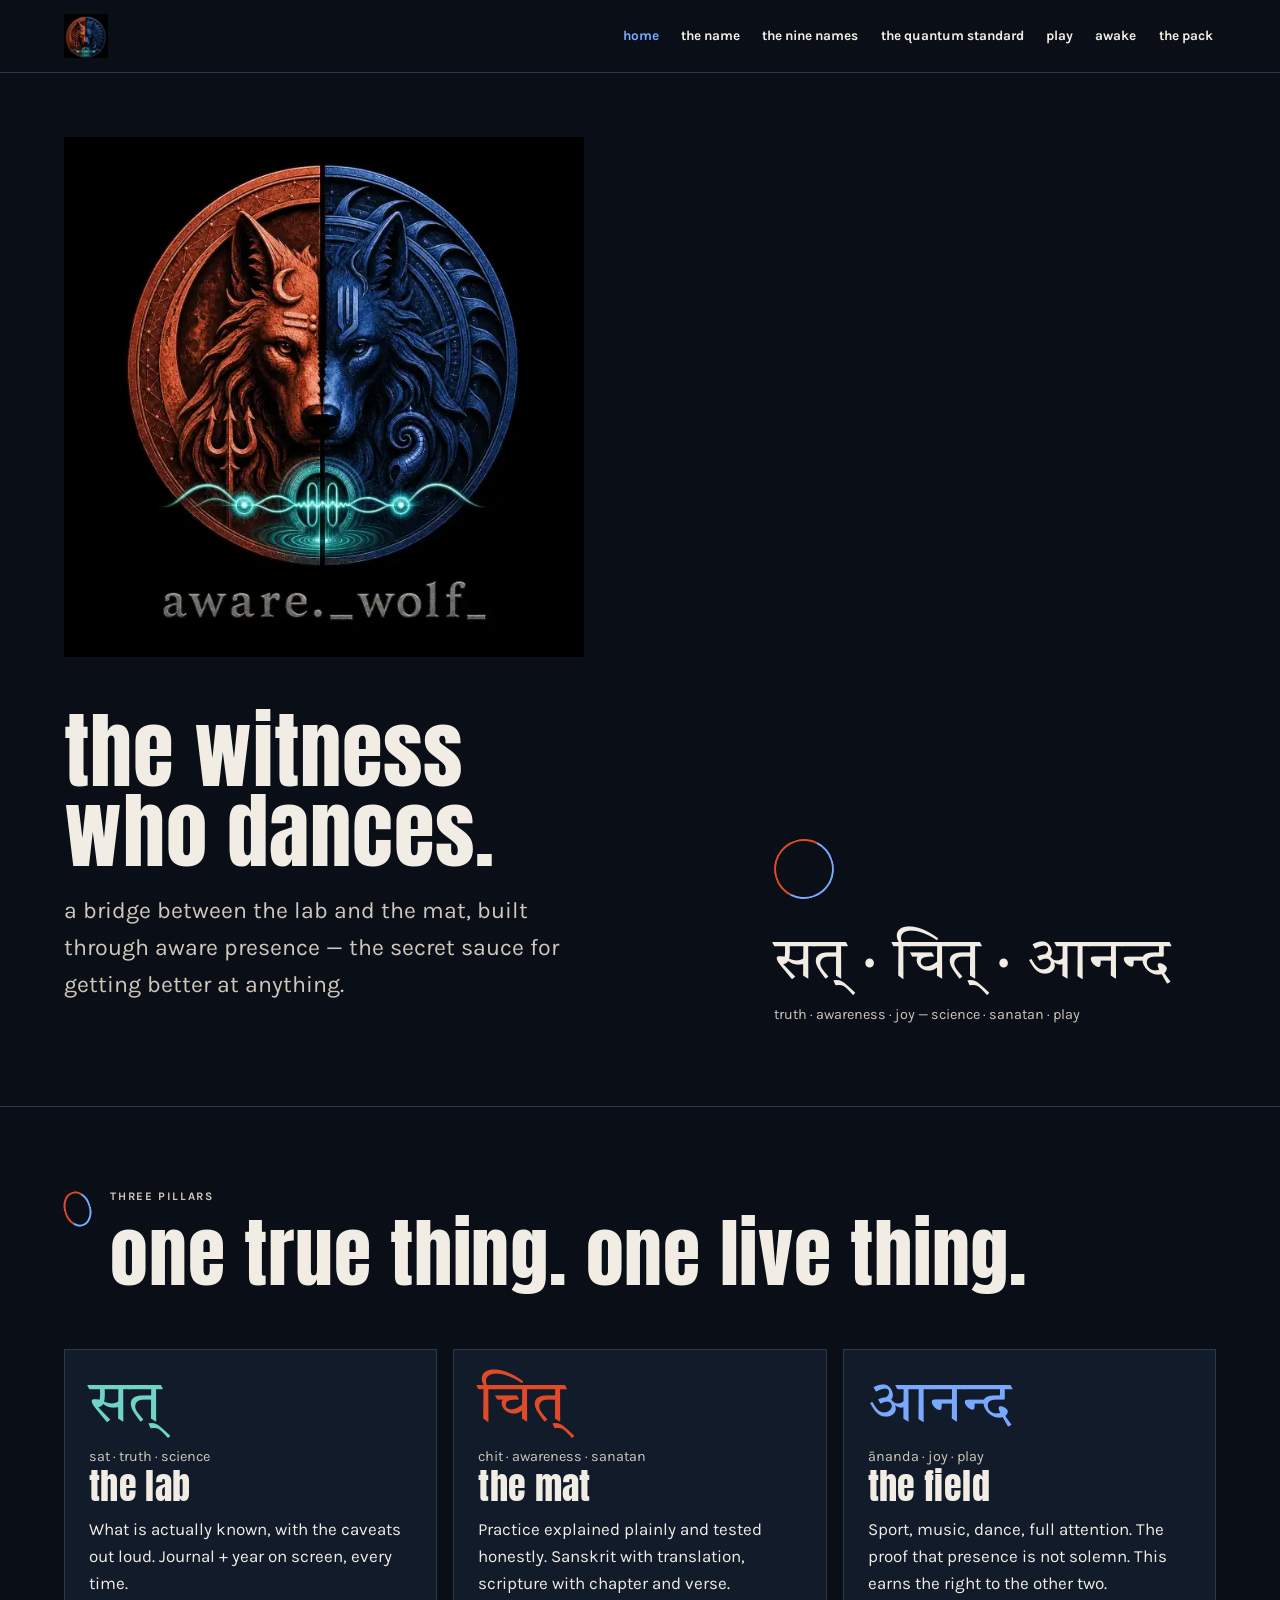
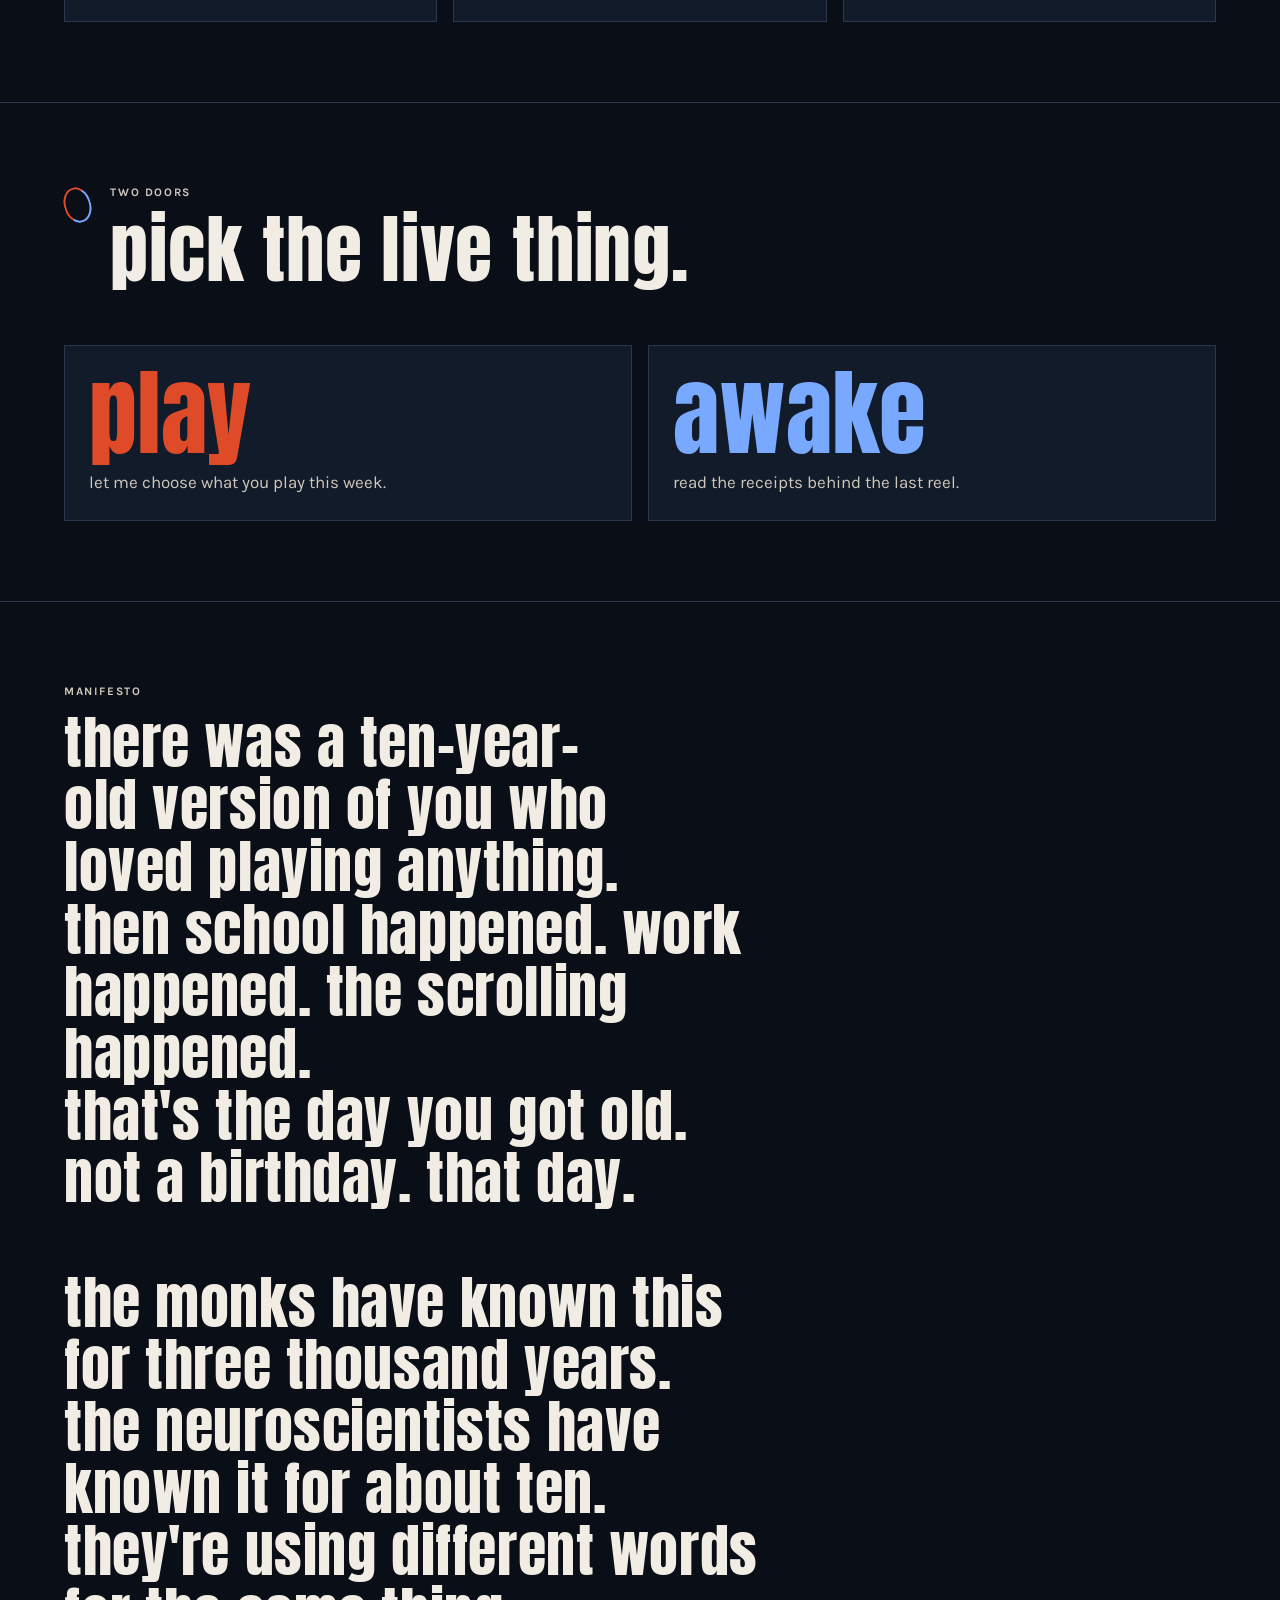
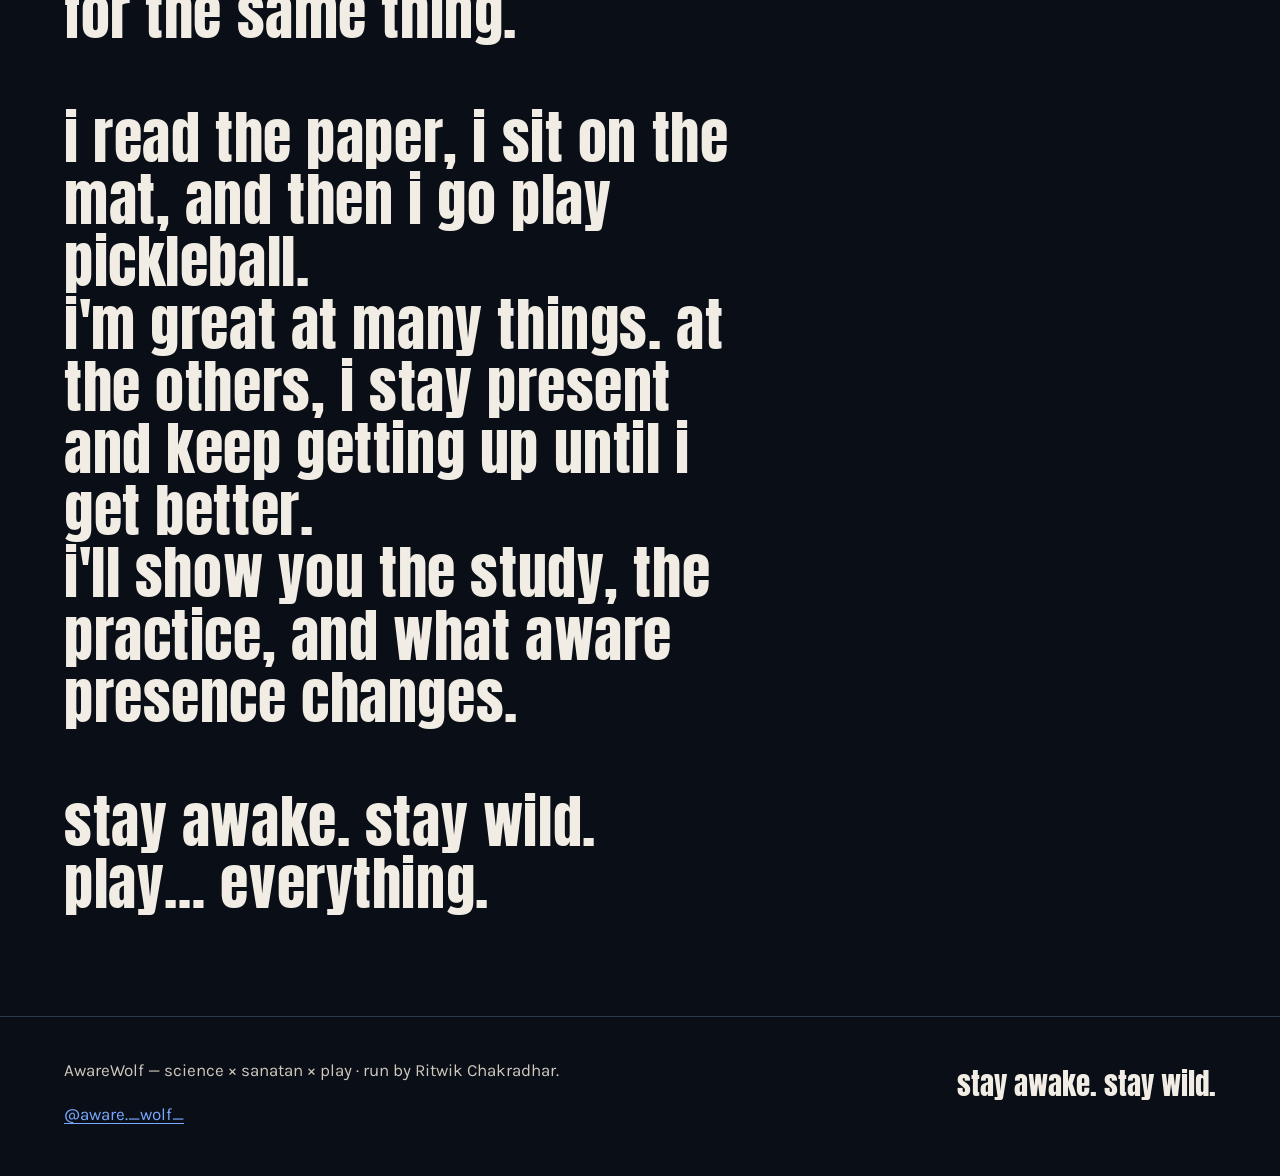
==== index.html @ 1ccf4c1a "Clarify the quantum wave bridge" ====
<!doctype html>
<html lang="en">
<head>
  <meta charset="utf-8"><meta name="viewport" content="width=device-width,initial-scale=1">
  <meta name="description" content="AwareWolf — science, sanatan and play. the witness who dances.">
  <title>AwareWolf — the witness who dances.</title><link rel="stylesheet" href="styles.css">
</head>
<body class="night">
<a class="skip-link" href="#main">skip to the page</a>
<header class="site-header"><div class="shell nav-wrap">
  <a href="index.html" aria-label="AwareWolf home"><img class="brand-mark" src="brand/awarewolf_mark_v9.webp" width="192" height="192" alt="AwareWolf wolf emblem: Shiva orange and Vishnu blue joined by a teal quantum wave"></a>
  <nav class="site-nav" aria-label="main navigation"><ul><li><a aria-current="page" href="index.html">home</a></li><li><a href="name.html">the name</a></li><li><a href="names.html">the nine names</a></li><li><a href="standard.html">the quantum standard</a></li><li><a href="play.html">play</a></li><li><a href="awake.html">awake</a></li><li><a href="pack.html">the pack</a></li></ul></nav>
</div></header>
<main id="main">
  <section class="hero"><div class="shell hero-grid">
    <div><img class="lockup" src="brand/awarewolf_identity_v9.webp" width="640" height="640" alt="AwareWolf emblem: Shiva orange and Vishnu blue joined by a teal quantum wave, with the handle aware dot underscore wolf underscore"><h1 class="thesis">the witness who dances.</h1><p class="tagline">a bridge between the lab and the mat, built through aware presence — the secret sauce for getting better at anything.</p></div>
    <div><div class="crescent" aria-hidden="true"></div><div class="triad"><span class="sanskrit" lang="sa">सत् · चित् · आनन्द</span><span class="translation">truth · awareness · joy — science · sanatan · play</span></div></div>
  </div></section>
  <section class="section"><div class="shell"><div class="section-head"><span class="crescent" aria-hidden="true"></span><div><p class="eyebrow">three pillars</p><h2>one true thing. one live thing.</h2></div></div>
    <div class="grid grid-3">
      <article class="card pillar pillar-lab"><span class="sanskrit" lang="sa">सत्</span><span class="translation">sat · truth · science</span><h3>the lab</h3><p>What is actually known, with the caveats out loud. Journal + year on screen, every time.</p></article>
      <article class="card pillar pillar-sanatan"><span class="sanskrit" lang="sa">चित्</span><span class="translation">chit · awareness · sanatan</span><h3>the mat</h3><p>Practice explained plainly and tested honestly. Sanskrit with translation, scripture with chapter and verse.</p></article>
      <article class="card pillar pillar-play"><span class="sanskrit" lang="sa">आनन्द</span><span class="translation">ānanda · joy · play</span><h3>the field</h3><p>Sport, music, dance, full attention. The proof that presence is not solemn. This earns the right to the other two.</p></article>
    </div>
  </div></section>
  <section class="section"><div class="shell"><div class="section-head"><span class="crescent" aria-hidden="true"></span><div><p class="eyebrow">two doors</p><h2>pick the live thing.</h2></div></div><div class="calls"><a class="call" href="play.html"><strong>play</strong><span>let me choose what you play this week.</span></a><a class="call" href="awake.html"><strong>awake</strong><span>read the receipts behind the last reel.</span></a></div></div></section>
  <section class="section"><div class="shell"><p class="eyebrow">manifesto</p><h2 class="manifesto">there was a ten-year-old version of you who loved playing anything.<br>then school happened. work happened. the scrolling happened.<br>that's the day you got old. not a birthday. that day.<br><br>the monks have known this for three thousand years.<br>the neuroscientists have known it for about ten.<br>they're using different words for the same thing.<br><br>i read the paper, i sit on the mat, and then i go play pickleball.<br>i'm great at many things. at the others, i stay present and keep getting up until i get better.<br>i'll show you the study, the practice, and what aware presence changes.<br><br>stay awake. stay wild.<br>play… everything.</h2></div></section>
</main>
<footer class="site-footer"><div class="shell footer-grid"><div><p>AwareWolf — science × sanatan × play · run by Ritwik Chakradhar.</p><a href="https://www.instagram.com/aware._wolf_/" rel="me">@aware._wolf_</a></div><p class="closing">stay awake. stay wild.</p></div></footer>
</body></html>
---- styles.css ----
@import url("brand/tokens.css");
@import url("https://fonts.googleapis.com/css2?family=Anton&family=Karla:ital,wght@0,400;0,500;0,700;1,400&family=Tiro+Devanagari+Sanskrit&display=swap");

*,*::before,*::after{box-sizing:border-box}
html{scroll-behavior:smooth;color-scheme:light dark;max-width:100%;overflow-x:clip}
body{margin:0;max-width:100%;overflow-x:clip;font-family:var(--aw-font-body);font-size:1.0625rem;line-height:1.6;-webkit-font-smoothing:antialiased}
body.reading{--site-accent:var(--aw-shiva-ink);--site-accent-pressed:var(--aw-narayan-ink);--site-secondary:var(--aw-narayan);background:var(--aw-bone);color:var(--aw-night);color-scheme:light}
body.night{--site-accent:var(--aw-shiva);--site-accent-pressed:var(--aw-narayan-light);--site-secondary:var(--aw-narayan-light);background:var(--aw-night);color:var(--aw-bone);color-scheme:dark}
img{display:block;max-width:100%;height:auto}
a{color:inherit;text-underline-offset:.18em;text-decoration-thickness:.08em}
a:hover{color:var(--site-accent-pressed)}
button,a{transition:opacity .25s ease,color .25s ease,background-color .25s ease}
button:hover,.button:hover{opacity:.86}
:focus-visible{outline:3px solid var(--site-accent);outline-offset:4px}
.skip-link{position:absolute;left:1rem;top:-5rem;z-index:20;background:var(--site-accent);color:var(--aw-night);padding:.65rem 1rem;font-weight:700}
.skip-link:focus{top:1rem}
.shell{width:min(100% - 2rem,72rem);margin-inline:auto}
.measure{max-width:66ch}
.display,h1,h2,h3{font-family:var(--aw-font-display);font-weight:400;letter-spacing:.01em;line-height:.96;text-transform:lowercase;text-wrap:balance}
h1{font-size:clamp(3.2rem,12vw,7.4rem);margin:.2em 0}
h2{font-size:clamp(2.35rem,8vw,4.75rem);margin:0 0 .35em}
h3{font-size:clamp(1.55rem,5vw,2.25rem);margin:0 0 .35em}
p{margin:0 0 1em}
.eyebrow,.meta,.tier{font-size:.72rem;font-weight:700;letter-spacing:.14em;text-transform:uppercase}
.eyebrow,.muted{color:var(--aw-bone-3)}
.reading .eyebrow,.reading .muted{color:var(--aw-line)}
.site-header{border-bottom:1px solid var(--aw-line);background:var(--aw-night);color:var(--aw-bone)}
.nav-wrap{min-width:0;min-height:4.5rem;display:flex;align-items:center;justify-content:space-between;gap:1rem}
.brand-mark{width:44px;height:auto;flex:0 0 auto}
.nav-toggle{appearance:none;border:1px solid var(--aw-line);background:transparent;color:var(--aw-bone);font:700 .78rem var(--aw-font-body);letter-spacing:.12em;text-transform:lowercase;padding:.6rem .7rem}
.site-nav{display:block;min-width:0;position:static;background:var(--aw-night)}
.site-nav ul{list-style:none;margin:0;padding:0;display:flex;flex-wrap:wrap;justify-content:flex-end;gap:.15rem .7rem}
.site-nav a{display:block;padding:.35rem .1rem;color:var(--aw-bone);text-decoration:none;font-size:.74rem;font-weight:700}
.site-nav a[aria-current="page"]{color:var(--aw-narayan-light)}
.hero{min-height:calc(100svh - 4.5rem);display:grid;align-items:center;padding:4rem 0 5rem}
.hero-grid{display:grid;gap:3rem;min-width:0}
.hero-grid>*{min-width:0}
.lockup{width:100%;max-width:520px}
.thesis{font-size:clamp(2.2rem,9vw,5.2rem);margin:.65em 0 .25em}
.tagline{font-size:clamp(1.1rem,3vw,1.45rem);max-width:38ch;color:var(--aw-bone-3)}
.sanskrit{font-family:var(--aw-font-sanskrit);font-size:clamp(2rem,7vw,3.6rem);line-height:1.15;display:block}
.translation{display:block;margin-top:.35rem;color:var(--aw-bone-3);font-size:.9rem}
.reading .translation{color:var(--aw-line)}
.triad{margin-top:2rem}
.crescent{width:3.75rem;height:3.75rem;border:2px solid;border-color:var(--aw-shiva) var(--aw-narayan-light) var(--aw-narayan-light) var(--aw-shiva);border-radius:50%;flex:0 0 auto;transform:rotate(-18deg)}
.section{padding:5rem 0;border-top:1px solid}
.night .section{border-color:var(--aw-line)}
.reading .section{border-color:var(--aw-bone-3)}
.section-head{display:flex;align-items:flex-start;gap:1.2rem;margin-bottom:2rem}
.section-head .crescent{width:1.7rem;height:2.25rem;border-width:2px;margin-top:.25rem}
.grid{display:grid;gap:1rem}
.card{padding:1.5rem;border:1px solid}
.reading .card{background:var(--aw-bone-2);border-color:var(--aw-bone-3)}
.night .card{background:var(--aw-night-2);border-color:var(--aw-line)}
.card p:last-child{margin-bottom:0}
.pillar-lab .sanskrit{color:var(--aw-lab)}
.pillar-sanatan .sanskrit{color:var(--aw-shiva)}
.pillar-play .sanskrit{color:var(--aw-narayan-light)}
.calls{display:grid;gap:1rem}
.call{display:block;padding:1.5rem;border:1px solid var(--aw-line);background:var(--aw-night-2);color:var(--aw-bone);text-decoration:none}
.call strong{display:block;font:400 clamp(2.7rem,13vw,6rem)/.9 var(--aw-font-display);text-transform:lowercase;color:var(--site-accent)}
.call:nth-child(2) strong{color:var(--site-secondary)}
.call span{display:block;margin-top:.8rem;color:var(--aw-bone-3)}
.manifesto{font-size:clamp(1.7rem,5.5vw,3.6rem);line-height:1.08;max-width:24ch}
.manifesto br+br{line-height:1.7}
.page-intro{padding:5rem 0 3rem}
.page-intro h1{font-size:clamp(3.2rem,11vw,7rem)}
.lede{font-size:clamp(1.1rem,2.8vw,1.35rem);max-width:54ch}
.name-card .sanskrit{color:var(--aw-shiva-ink)}
.name-card:nth-child(even) .sanskrit{color:var(--aw-narayan)}
.name-row{padding:2.5rem 0;border-top:1px solid var(--aw-bone-3);display:grid;gap:1.35rem}
.name-row:first-child{border-top:0}
.name-row h2{font-size:clamp(2.2rem,7vw,4rem)}
.iast{font-weight:700;font-size:1.2rem;margin:.5rem 0 0}
.source{font-size:.74rem;letter-spacing:.1em;text-transform:lowercase;color:var(--aw-line)}
.label{display:block;margin-bottom:.35rem;font-size:.72rem;font-weight:700;letter-spacing:.14em;text-transform:uppercase}
.rule{border-left:3px solid var(--site-accent);padding:.85rem 1rem;background:var(--aw-bone-2);margin-top:1rem}
.tier{display:inline-block;padding:.25rem .55rem;color:var(--aw-night);margin-bottom:.7rem;border-radius:2px}
.tier-finding{background:var(--aw-lab)}
.tier-frontier{background:var(--aw-narayan-light)}
.tier-interpretation{background:var(--aw-bone-3)}
.standard-grid{display:grid;gap:1rem;margin:2rem 0 4rem}
.say-never{display:grid;gap:2rem}
.say-never ul{margin:.75rem 0 0;padding-left:1.2rem}
.say-never li{margin:.65rem 0}
.study-list{display:grid;gap:1rem}
.study{padding:1.35rem 0;border-top:1px solid var(--aw-line)}
.study:first-child{border-top:0}
.study h2{font-size:clamp(1.8rem,6vw,2.8rem)}
.study .meta{color:var(--aw-bone-3);margin:.4rem 0 .8rem}
.study a{color:var(--site-secondary);font-weight:700}
.noscript-note{border:1px solid var(--aw-line);padding:1rem;margin-bottom:1rem}
.play-frame{min-height:calc(100svh - 4.5rem);display:grid;place-items:center;text-align:center;padding:4rem 1rem;background:var(--aw-night)}
.play-stack,.play-result{display:flex;flex-direction:column;align-items:center;gap:1rem;max-width:38rem}
.caption-box{display:inline;box-decoration-break:clone;-webkit-box-decoration-break:clone;background:var(--aw-night-2);padding:.1em .35em .16em}
.play-big{font-size:clamp(3.5rem,16vw,7.5rem);margin:0}
.play-button,.button{appearance:none;border:0;background:var(--site-accent);color:var(--aw-night);padding:.8rem 1.15rem;font:400 1.7rem/1 var(--aw-font-display);text-transform:lowercase;text-decoration:none;cursor:pointer}
.play-result[hidden],.play-stack[hidden]{display:none}
.accordion{border-top:1px solid var(--aw-line)}
.accordion details{border-bottom:1px solid var(--aw-line)}
.accordion summary{cursor:pointer;padding:1rem 0;font:400 1.7rem/1 var(--aw-font-display);text-transform:lowercase}
.accordion p{color:var(--aw-bone-3)}
.proof{border-left:3px solid var(--site-secondary);padding:1rem 1.25rem;background:var(--aw-night-2)}
.site-footer{border-top:1px solid var(--aw-line);padding:2.5rem 0 3rem;background:var(--aw-night);color:var(--aw-bone-3)}
.footer-grid{display:grid;gap:1rem}
.site-footer a{color:var(--aw-narayan-light)}
.closing{font:400 1.8rem/1 var(--aw-font-display);text-transform:lowercase;color:var(--aw-bone)}

@media (max-width:47.99rem){
  .nav-wrap{align-items:stretch;flex-direction:column;padding:.65rem 0;gap:.45rem}
  .brand-mark{width:38px}
  .site-nav{width:100%;overflow-x:auto;overscroll-behavior-inline:contain;scrollbar-width:none}
  .site-nav::-webkit-scrollbar{display:none}
  .site-nav ul{width:max-content;flex-wrap:nowrap;justify-content:flex-start}
}

@media (min-width:48rem){
  .shell{width:min(100% - 4rem,72rem)}
  .nav-wrap{align-items:center;flex-direction:row}.nav-toggle{display:none}.site-nav ul{gap:1rem}.site-nav a{font-size:.85rem;padding:.75rem .2rem}
  .hero-grid{grid-template-columns:minmax(0,1.2fr) minmax(16rem,.8fr);align-items:end}
  .grid-2,.calls,.say-never{grid-template-columns:repeat(2,minmax(0,1fr))}.grid-3,.standard-grid{grid-template-columns:repeat(3,minmax(0,1fr))}
  .name-row{grid-template-columns:minmax(12rem,.8fr) minmax(0,1fr) minmax(0,1.3fr);gap:2.5rem}
  .footer-grid{grid-template-columns:1fr auto;align-items:end}
}
@media (prefers-reduced-motion:reduce){html{scroll-behavior:auto}*,*::before,*::after{transition:none!important}}
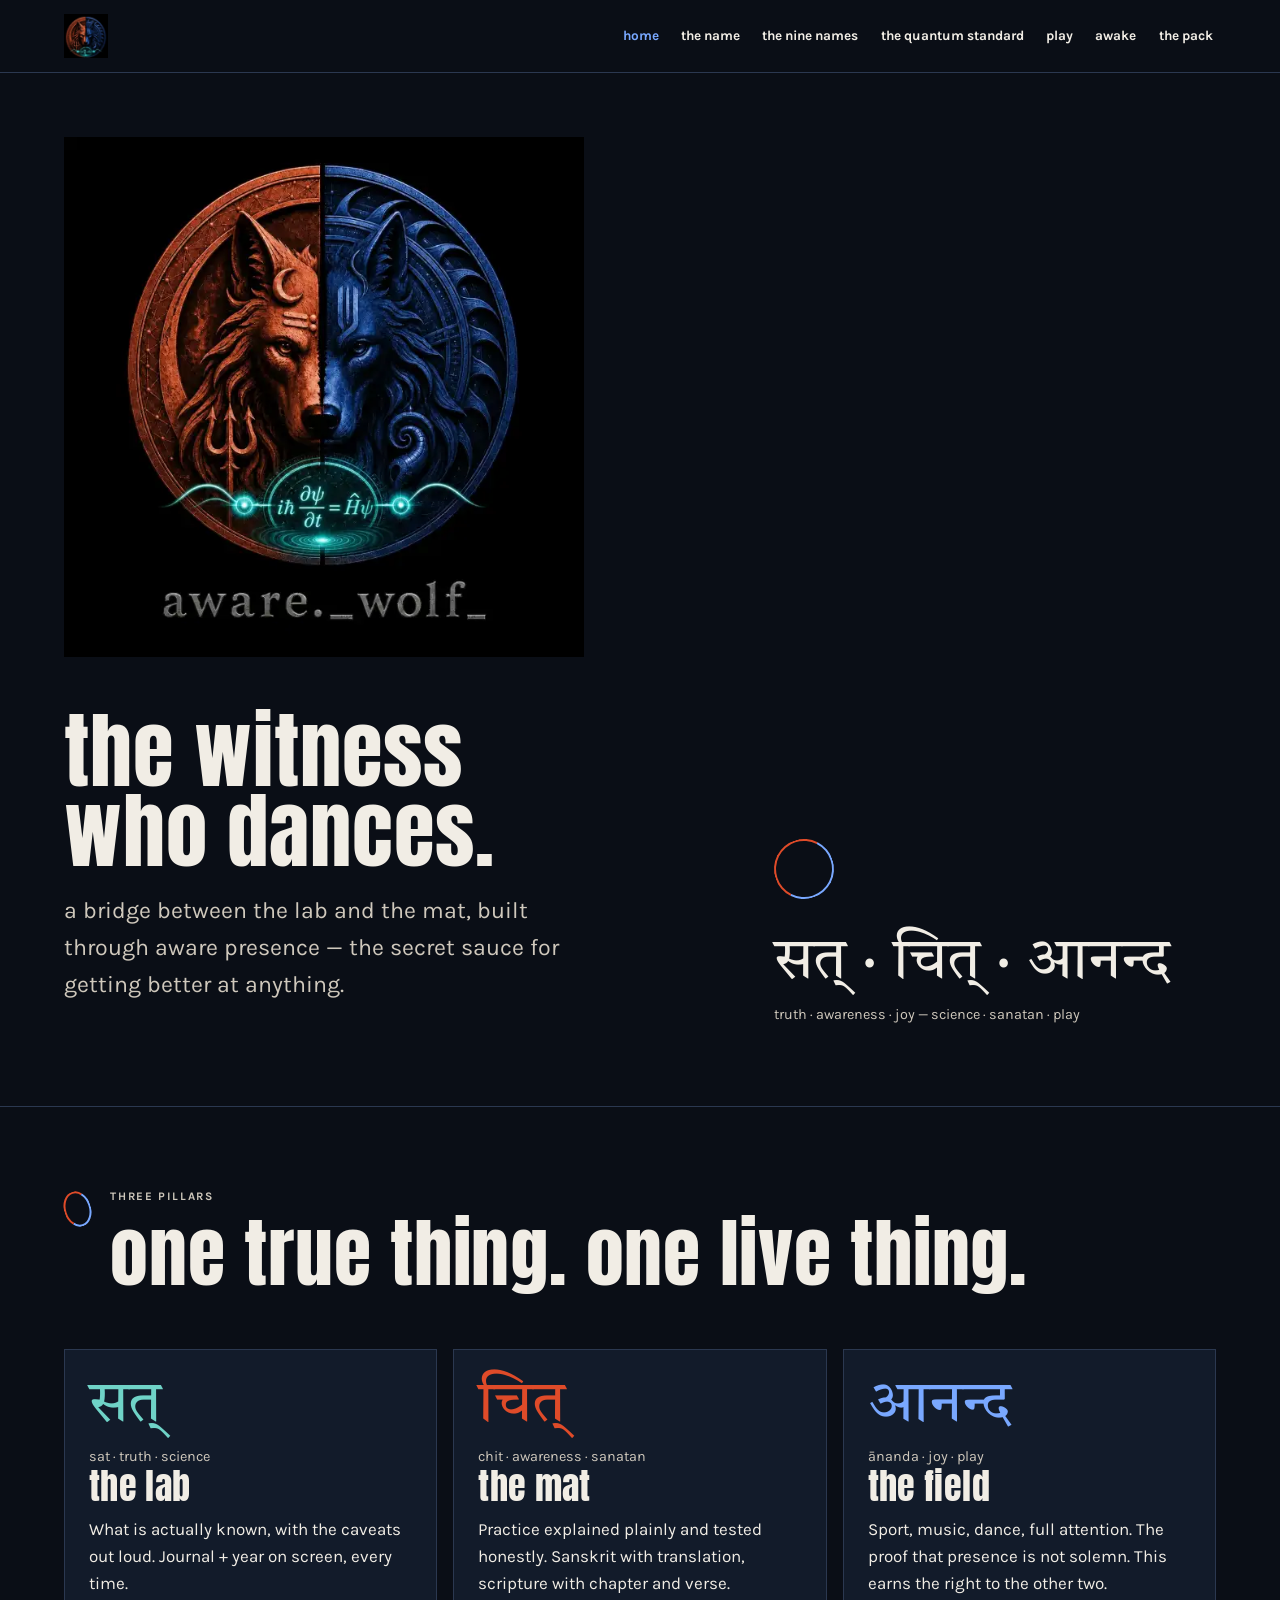
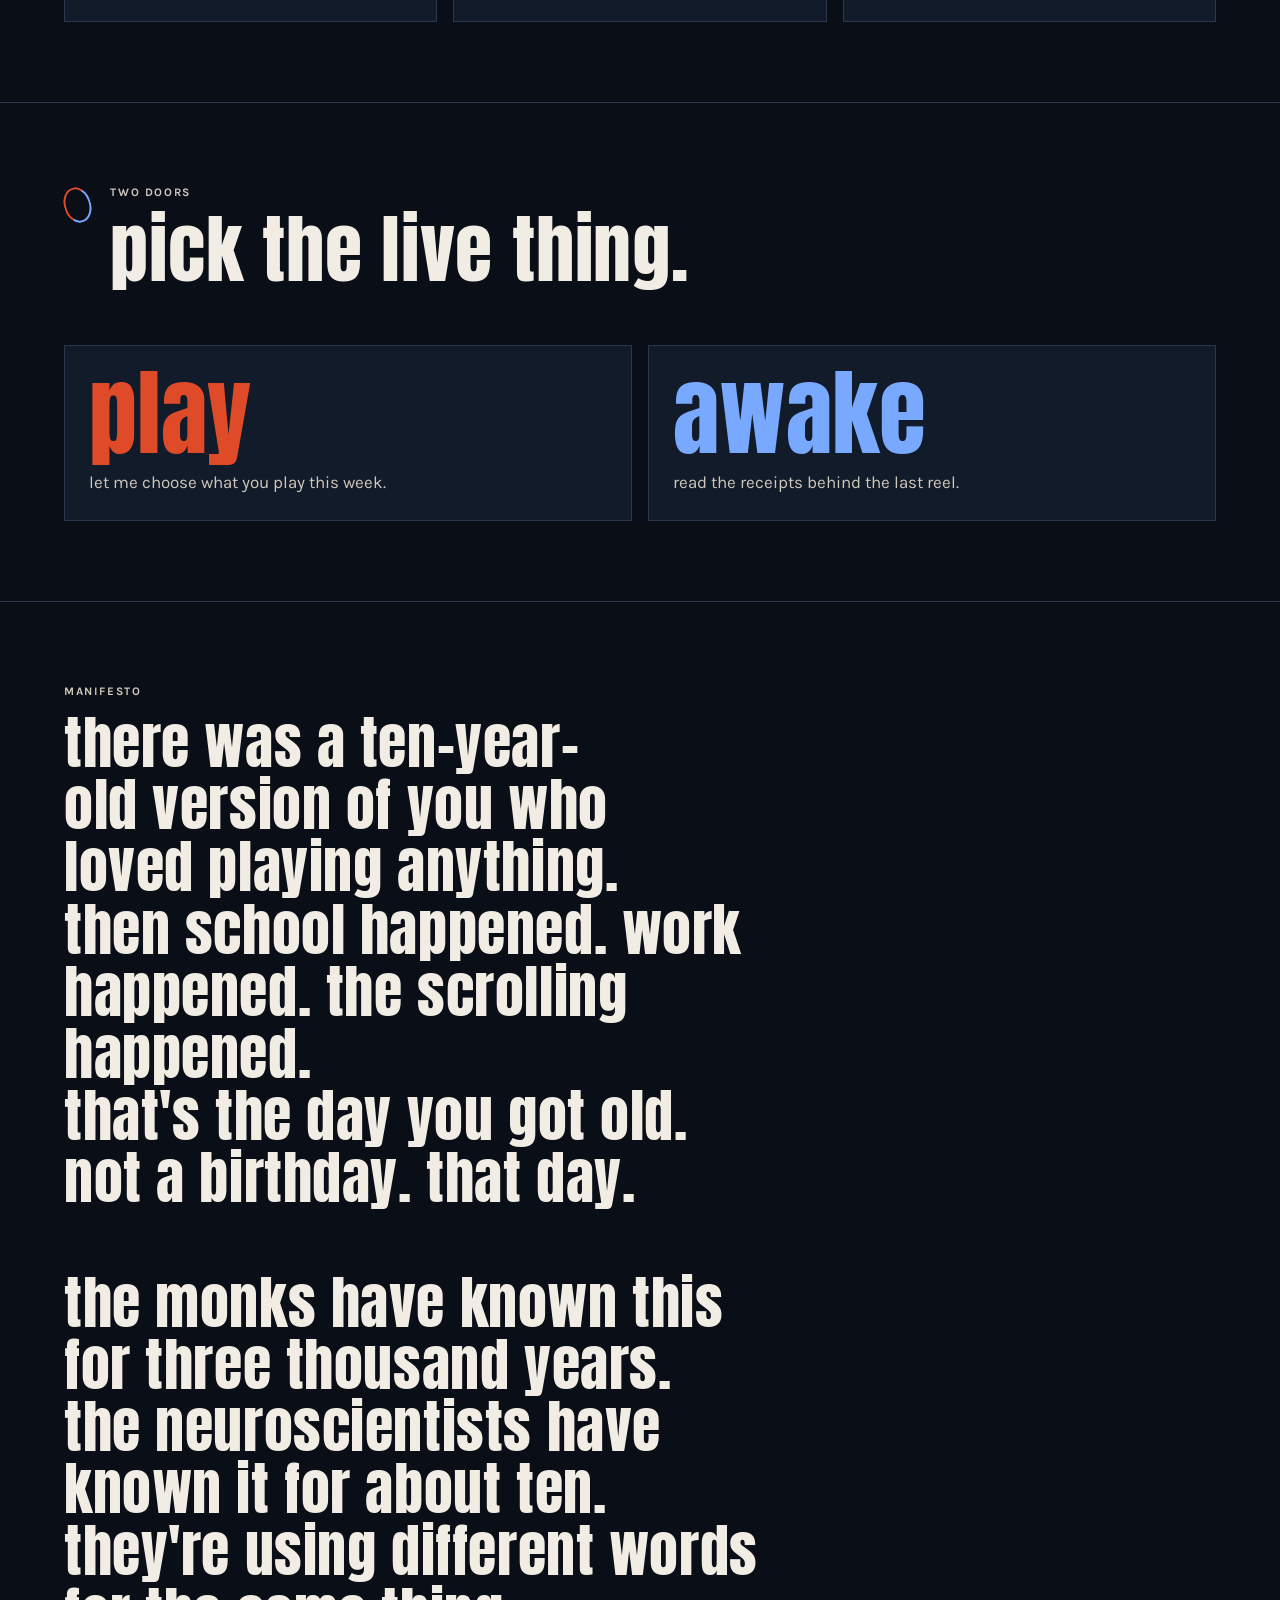
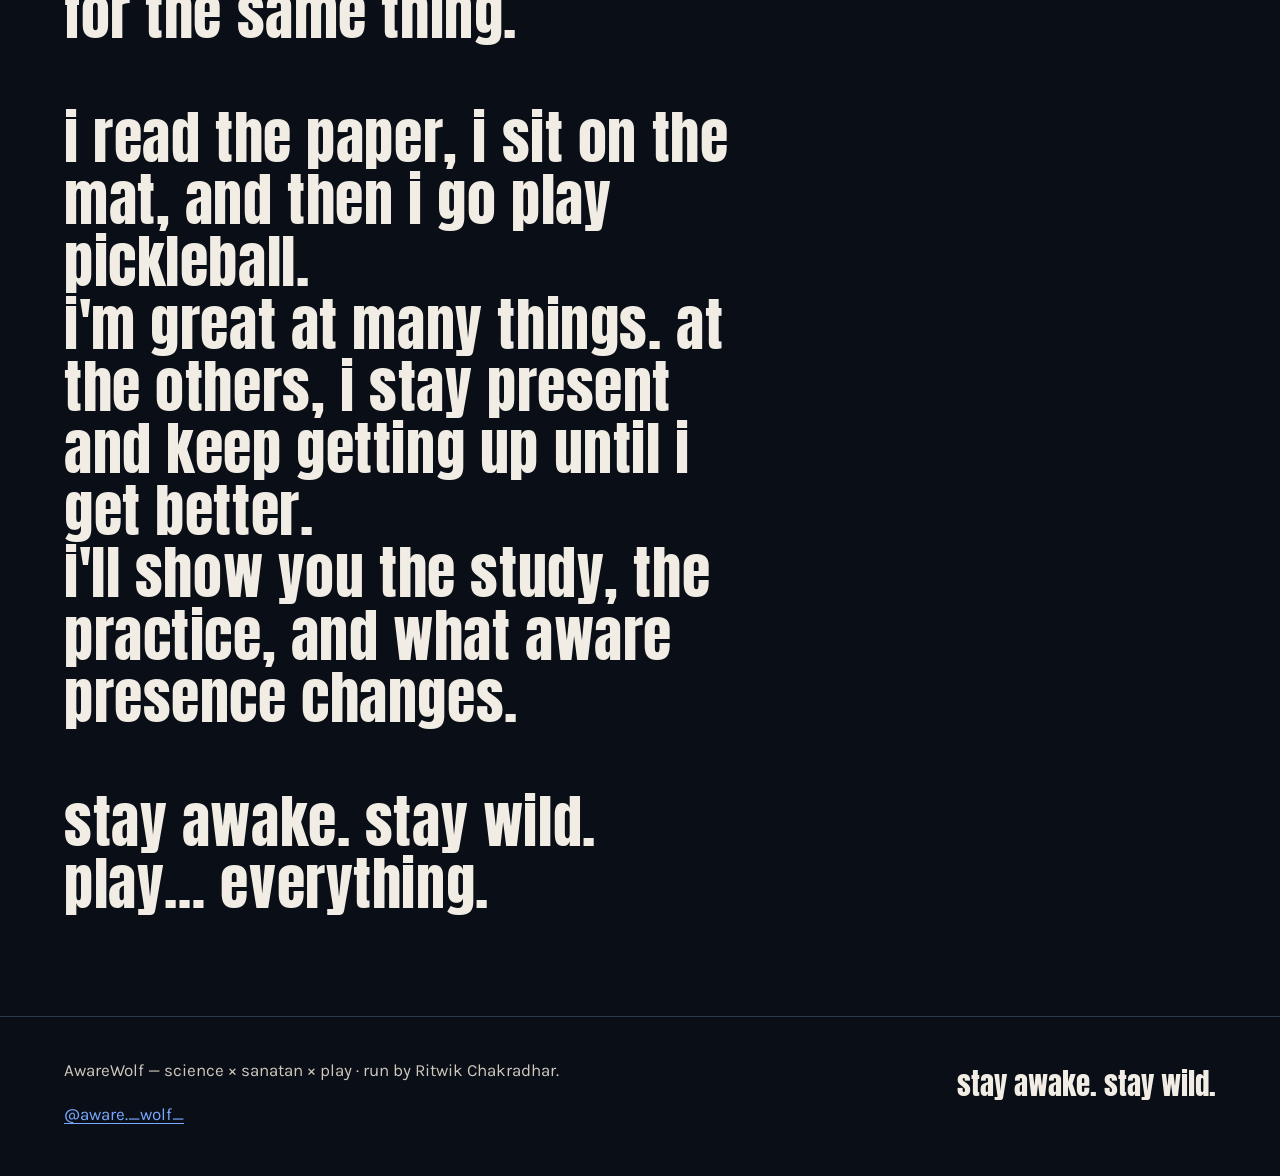
==== commit 027e8da5: "Make the Hamiltonian equation explicit" ====
--- a/index.html
+++ b/index.html
@@ -8,12 +8,12 @@
 <body class="night">
 <a class="skip-link" href="#main">skip to the page</a>
 <header class="site-header"><div class="shell nav-wrap">
-  <a href="index.html" aria-label="AwareWolf home"><img class="brand-mark" src="brand/awarewolf_mark_v9.webp" width="192" height="192" alt="AwareWolf wolf emblem: Shiva orange and Vishnu blue joined by a teal quantum wave"></a>
+  <a href="index.html" aria-label="AwareWolf home"><img class="brand-mark" src="brand/awarewolf_mark_v10.webp" width="192" height="192" alt="AwareWolf wolf emblem: Shiva orange and Vishnu blue joined by the teal Schrödinger equation"></a>
   <nav class="site-nav" aria-label="main navigation"><ul><li><a aria-current="page" href="index.html">home</a></li><li><a href="name.html">the name</a></li><li><a href="names.html">the nine names</a></li><li><a href="standard.html">the quantum standard</a></li><li><a href="play.html">play</a></li><li><a href="awake.html">awake</a></li><li><a href="pack.html">the pack</a></li></ul></nav>
 </div></header>
 <main id="main">
   <section class="hero"><div class="shell hero-grid">
-    <div><img class="lockup" src="brand/awarewolf_identity_v9.webp" width="640" height="640" alt="AwareWolf emblem: Shiva orange and Vishnu blue joined by a teal quantum wave, with the handle aware dot underscore wolf underscore"><h1 class="thesis">the witness who dances.</h1><p class="tagline">a bridge between the lab and the mat, built through aware presence — the secret sauce for getting better at anything.</p></div>
+    <div><img class="lockup" src="brand/awarewolf_identity_v10.webp" width="640" height="640" alt="AwareWolf emblem: Shiva orange and Vishnu blue joined by the teal Schrödinger equation, with the handle aware dot underscore wolf underscore"><h1 class="thesis">the witness who dances.</h1><p class="tagline">a bridge between the lab and the mat, built through aware presence — the secret sauce for getting better at anything.</p></div>
     <div><div class="crescent" aria-hidden="true"></div><div class="triad"><span class="sanskrit" lang="sa">सत् · चित् · आनन्द</span><span class="translation">truth · awareness · joy — science · sanatan · play</span></div></div>
   </div></section>
   <section class="section"><div class="shell"><div class="section-head"><span class="crescent" aria-hidden="true"></span><div><p class="eyebrow">three pillars</p><h2>one true thing. one live thing.</h2></div></div>
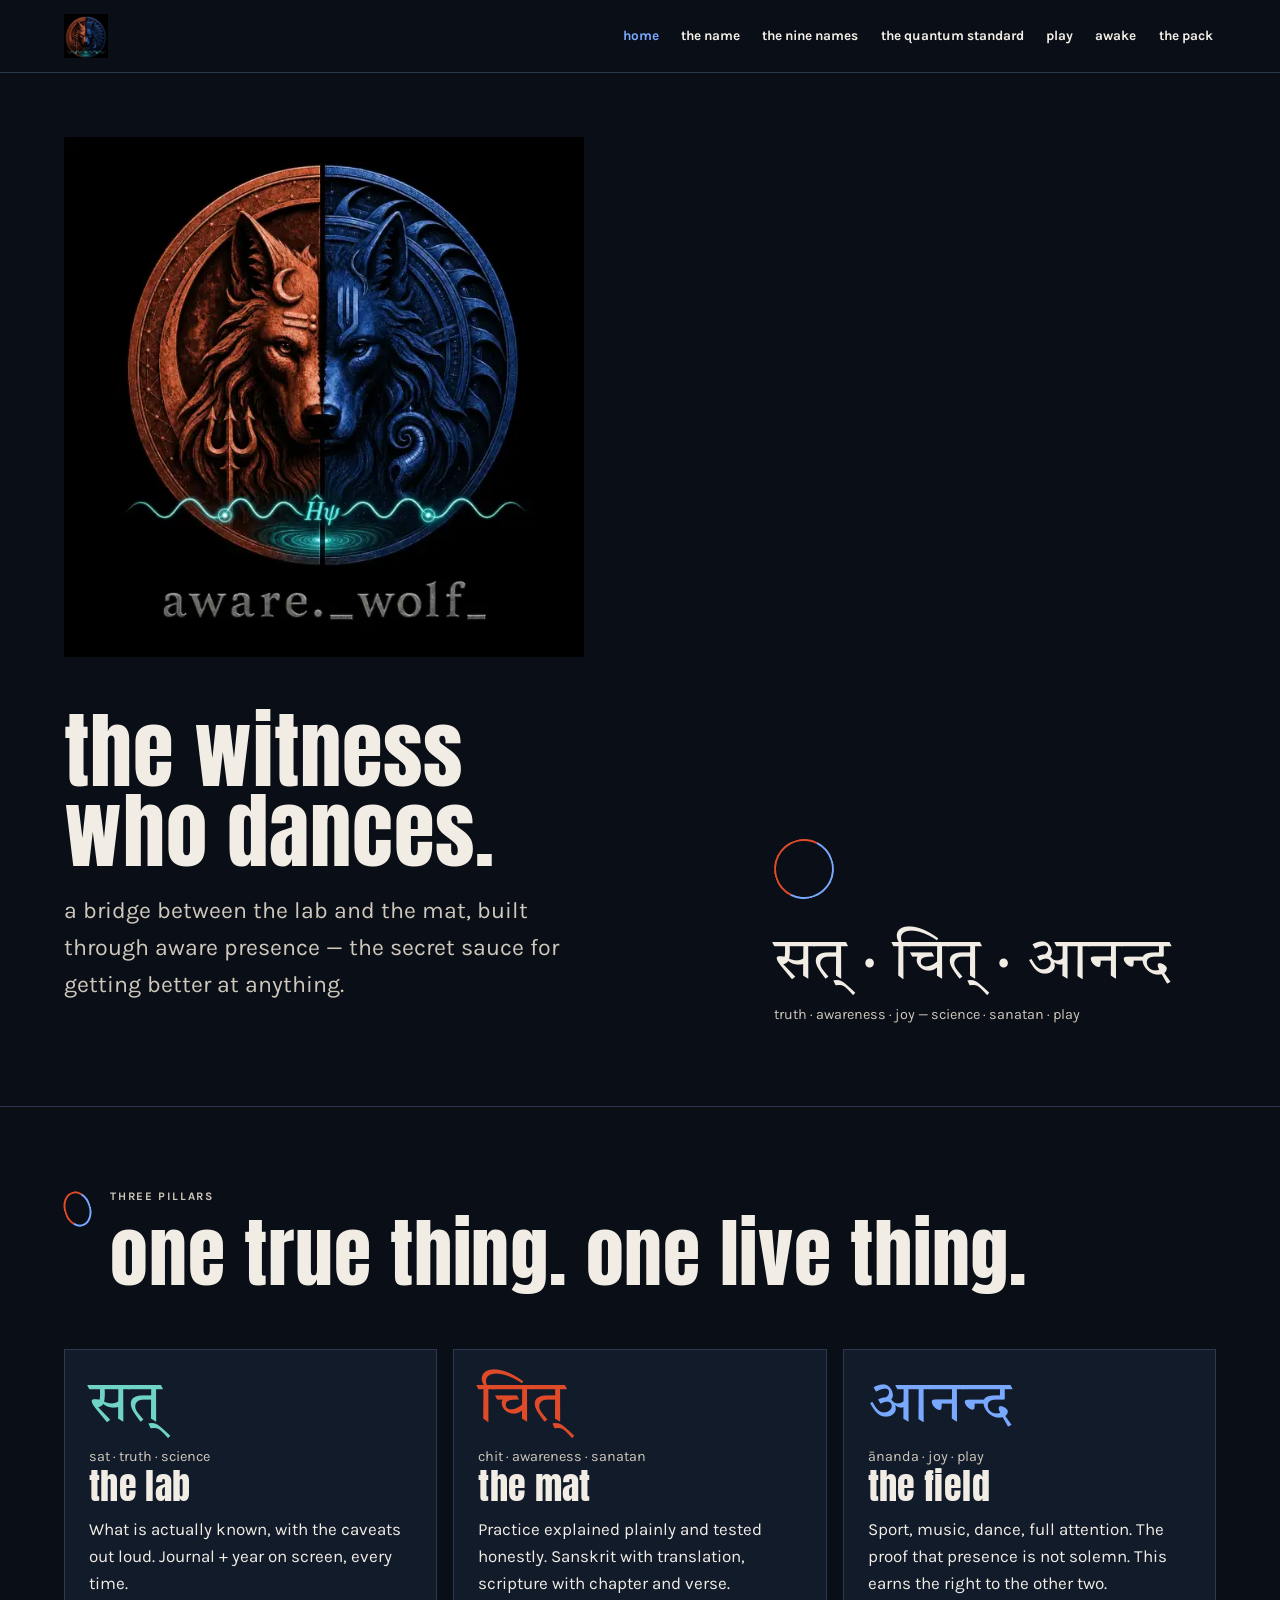
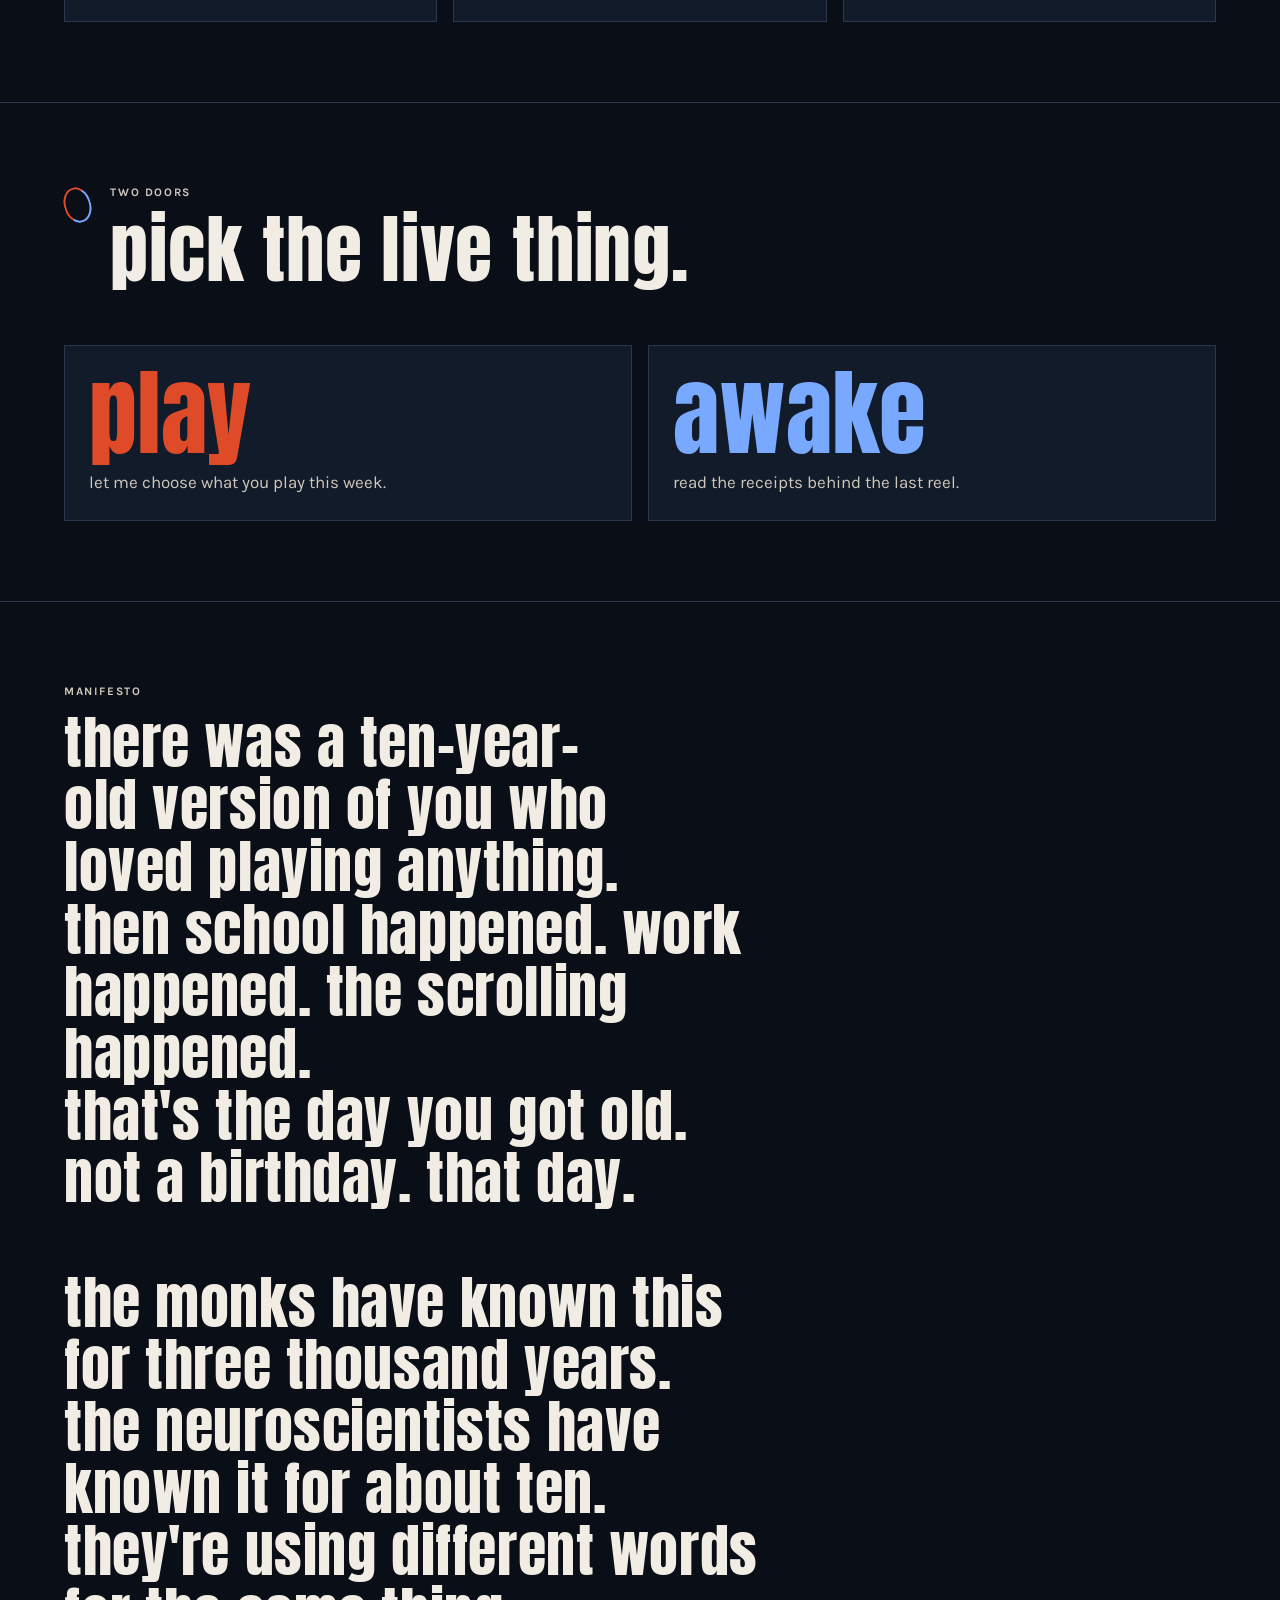
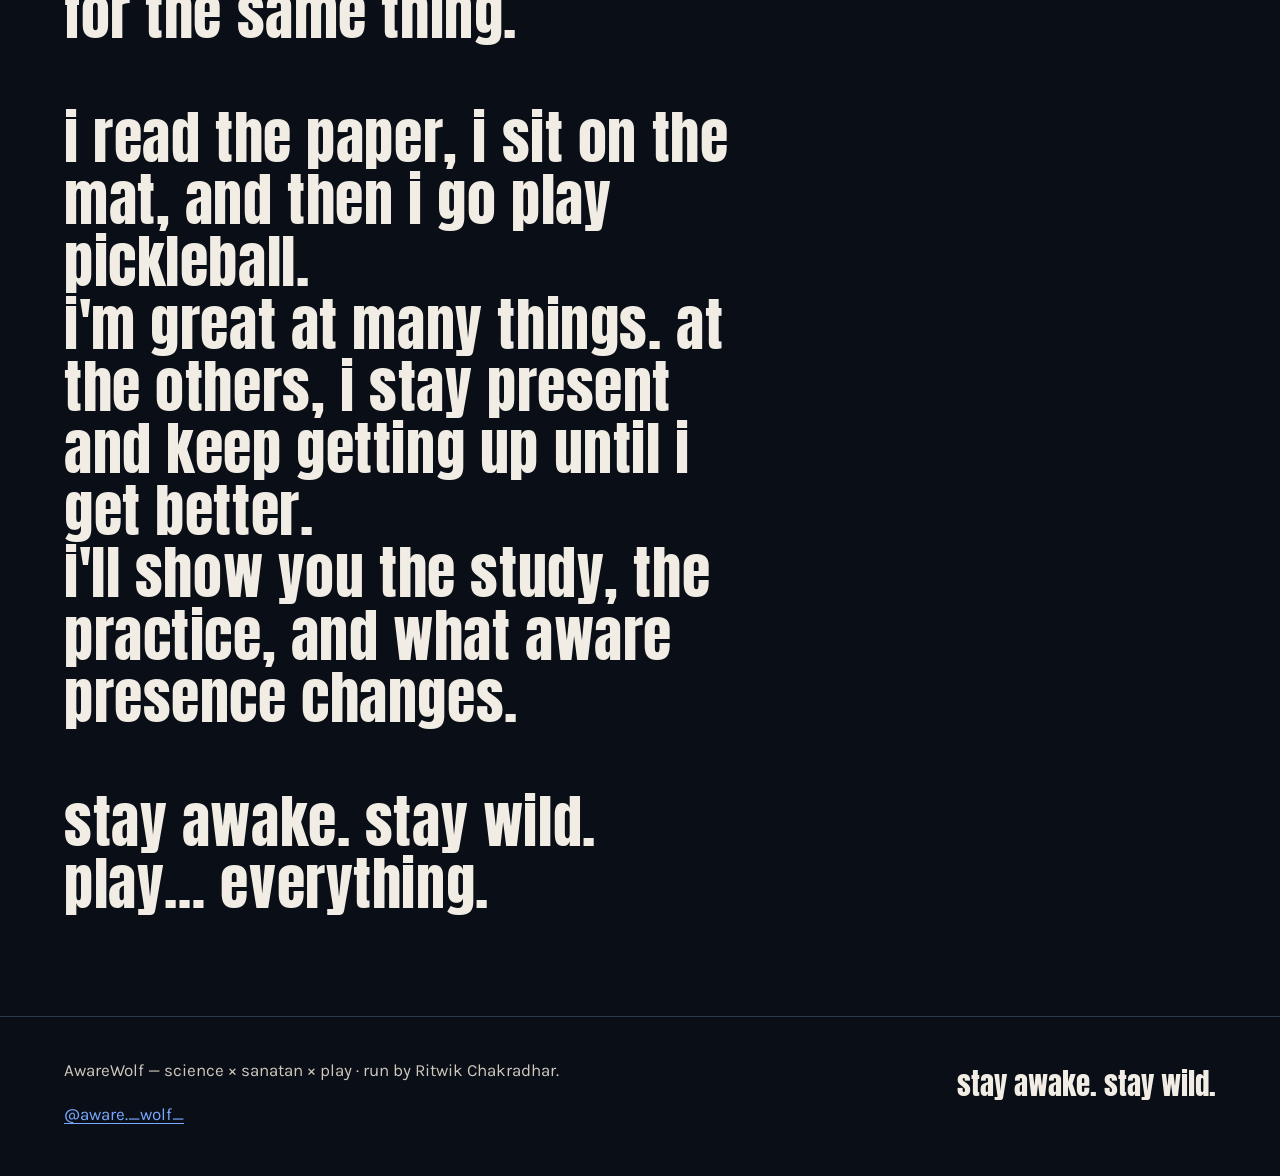
==== commit 7a5d8c4b: "Simplify the quantum bridge to Hamiltonian psi" ====
--- a/index.html
+++ b/index.html
@@ -8,12 +8,12 @@
 <body class="night">
 <a class="skip-link" href="#main">skip to the page</a>
 <header class="site-header"><div class="shell nav-wrap">
-  <a href="index.html" aria-label="AwareWolf home"><img class="brand-mark" src="brand/awarewolf_mark_v10.webp" width="192" height="192" alt="AwareWolf wolf emblem: Shiva orange and Vishnu blue joined by the teal Schrödinger equation"></a>
+  <a href="index.html" aria-label="AwareWolf home"><img class="brand-mark" src="brand/awarewolf_mark_v11.webp" width="192" height="192" alt="AwareWolf wolf emblem: Shiva orange and Vishnu blue joined by a teal quantum wave and Hamiltonian operator"></a>
   <nav class="site-nav" aria-label="main navigation"><ul><li><a aria-current="page" href="index.html">home</a></li><li><a href="name.html">the name</a></li><li><a href="names.html">the nine names</a></li><li><a href="standard.html">the quantum standard</a></li><li><a href="play.html">play</a></li><li><a href="awake.html">awake</a></li><li><a href="pack.html">the pack</a></li></ul></nav>
 </div></header>
 <main id="main">
   <section class="hero"><div class="shell hero-grid">
-    <div><img class="lockup" src="brand/awarewolf_identity_v10.webp" width="640" height="640" alt="AwareWolf emblem: Shiva orange and Vishnu blue joined by the teal Schrödinger equation, with the handle aware dot underscore wolf underscore"><h1 class="thesis">the witness who dances.</h1><p class="tagline">a bridge between the lab and the mat, built through aware presence — the secret sauce for getting better at anything.</p></div>
+    <div><img class="lockup" src="brand/awarewolf_identity_v11.webp" width="640" height="640" alt="AwareWolf emblem: Shiva orange and Vishnu blue joined by a teal quantum wave and Hamiltonian operator, with the handle aware dot underscore wolf underscore"><h1 class="thesis">the witness who dances.</h1><p class="tagline">a bridge between the lab and the mat, built through aware presence — the secret sauce for getting better at anything.</p></div>
     <div><div class="crescent" aria-hidden="true"></div><div class="triad"><span class="sanskrit" lang="sa">सत् · चित् · आनन्द</span><span class="translation">truth · awareness · joy — science · sanatan · play</span></div></div>
   </div></section>
   <section class="section"><div class="shell"><div class="section-head"><span class="crescent" aria-hidden="true"></span><div><p class="eyebrow">three pillars</p><h2>one true thing. one live thing.</h2></div></div>
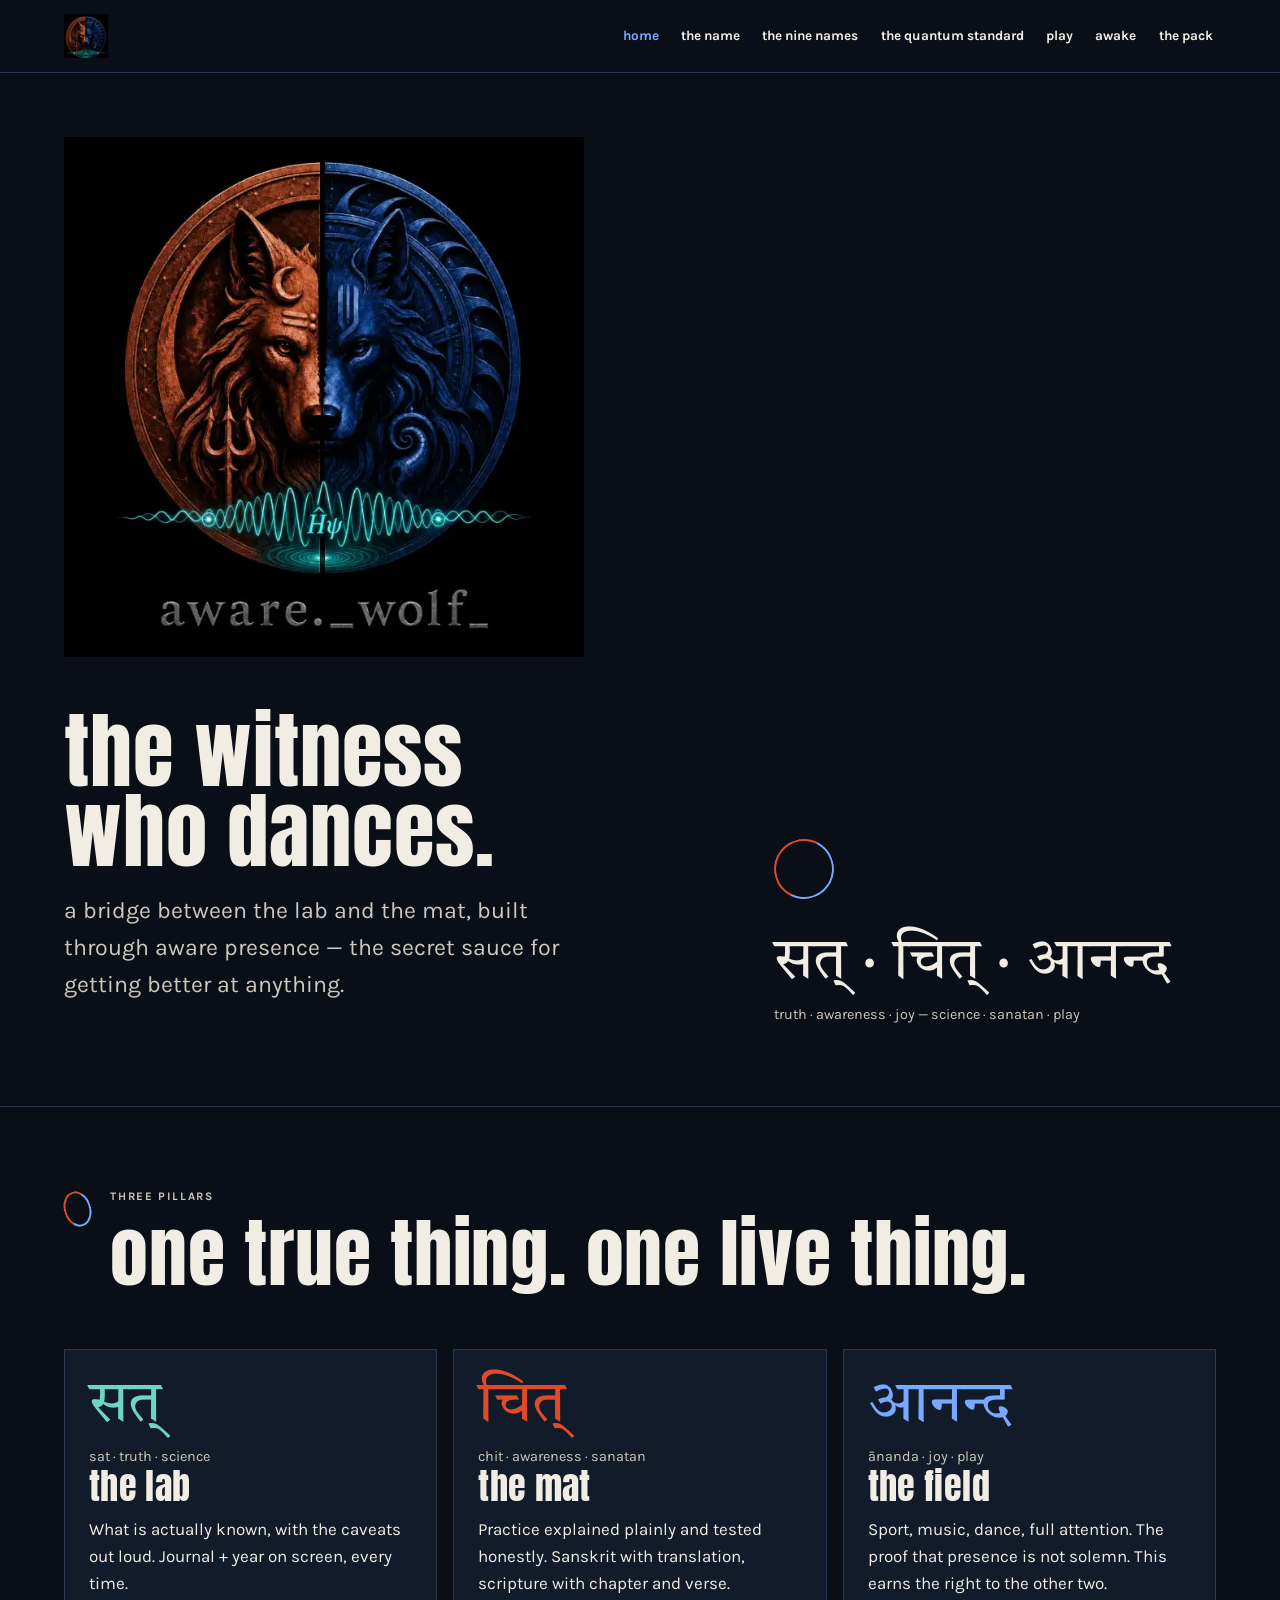
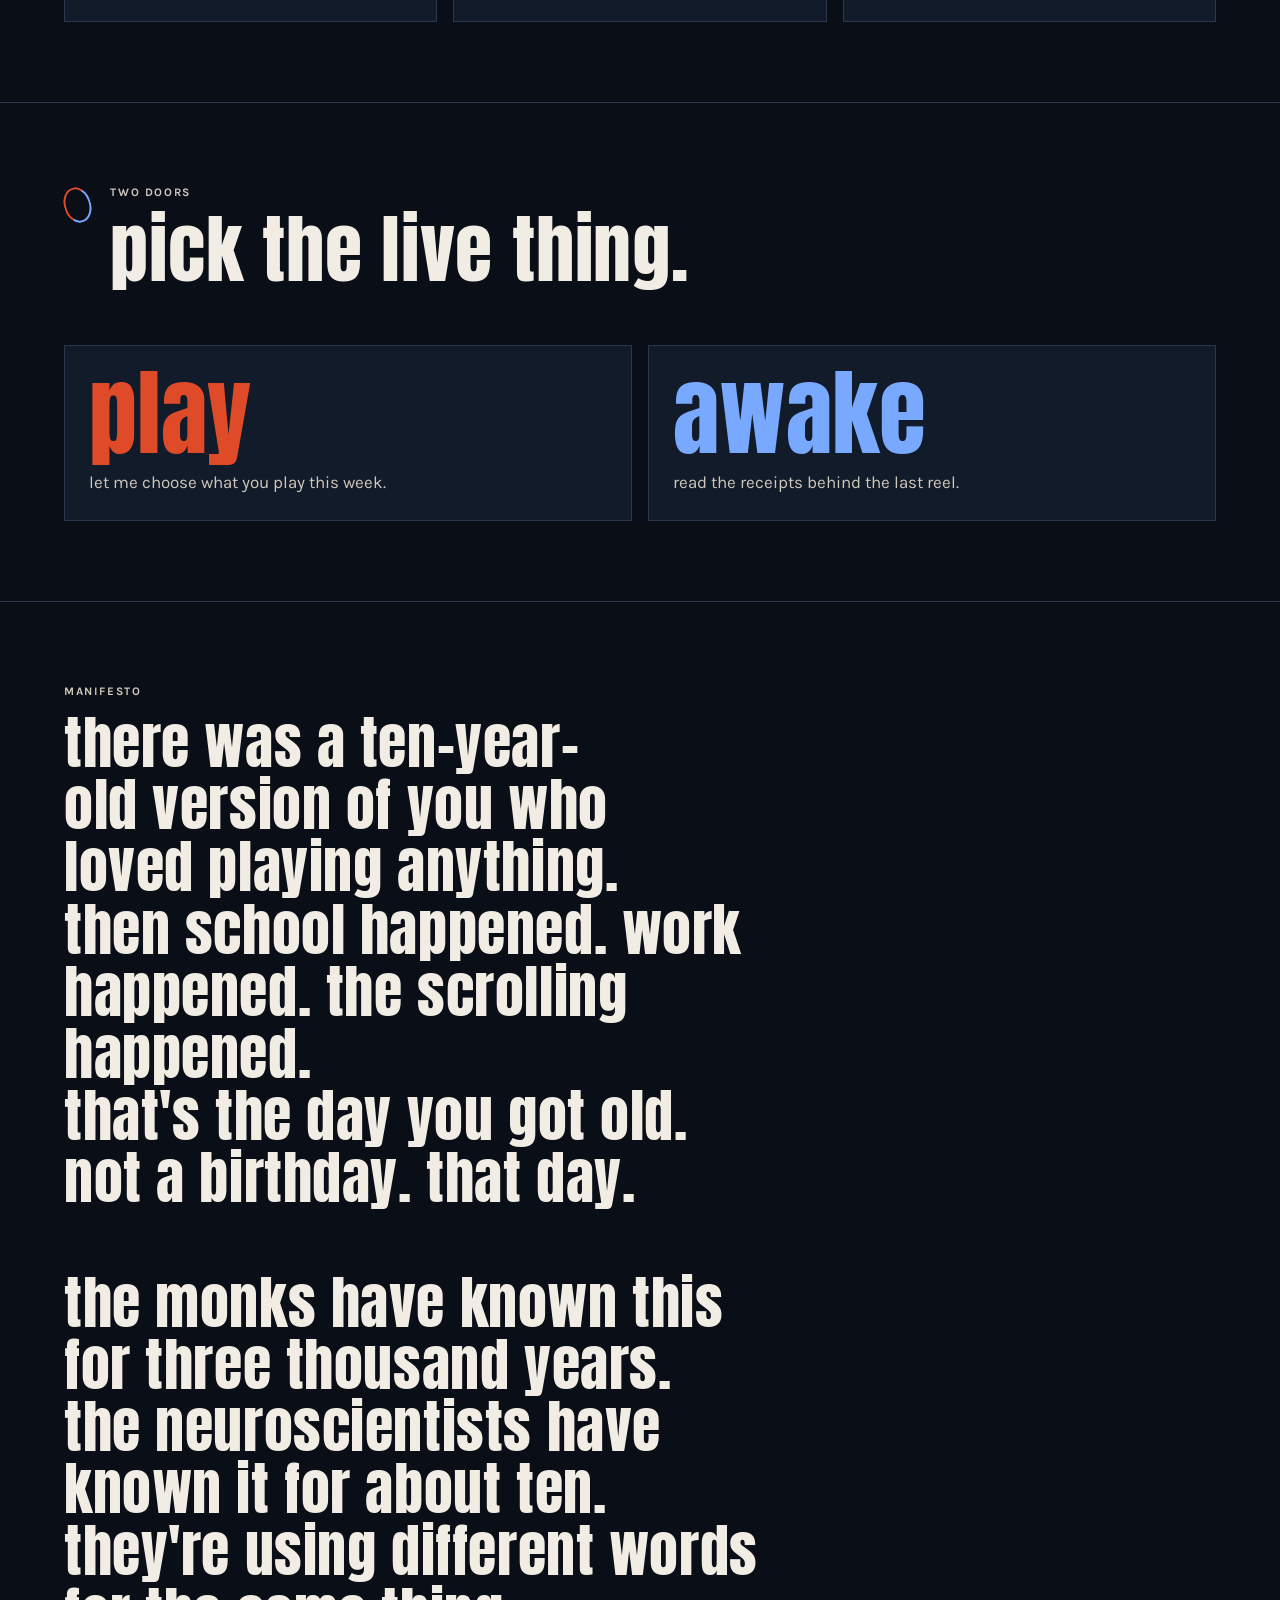
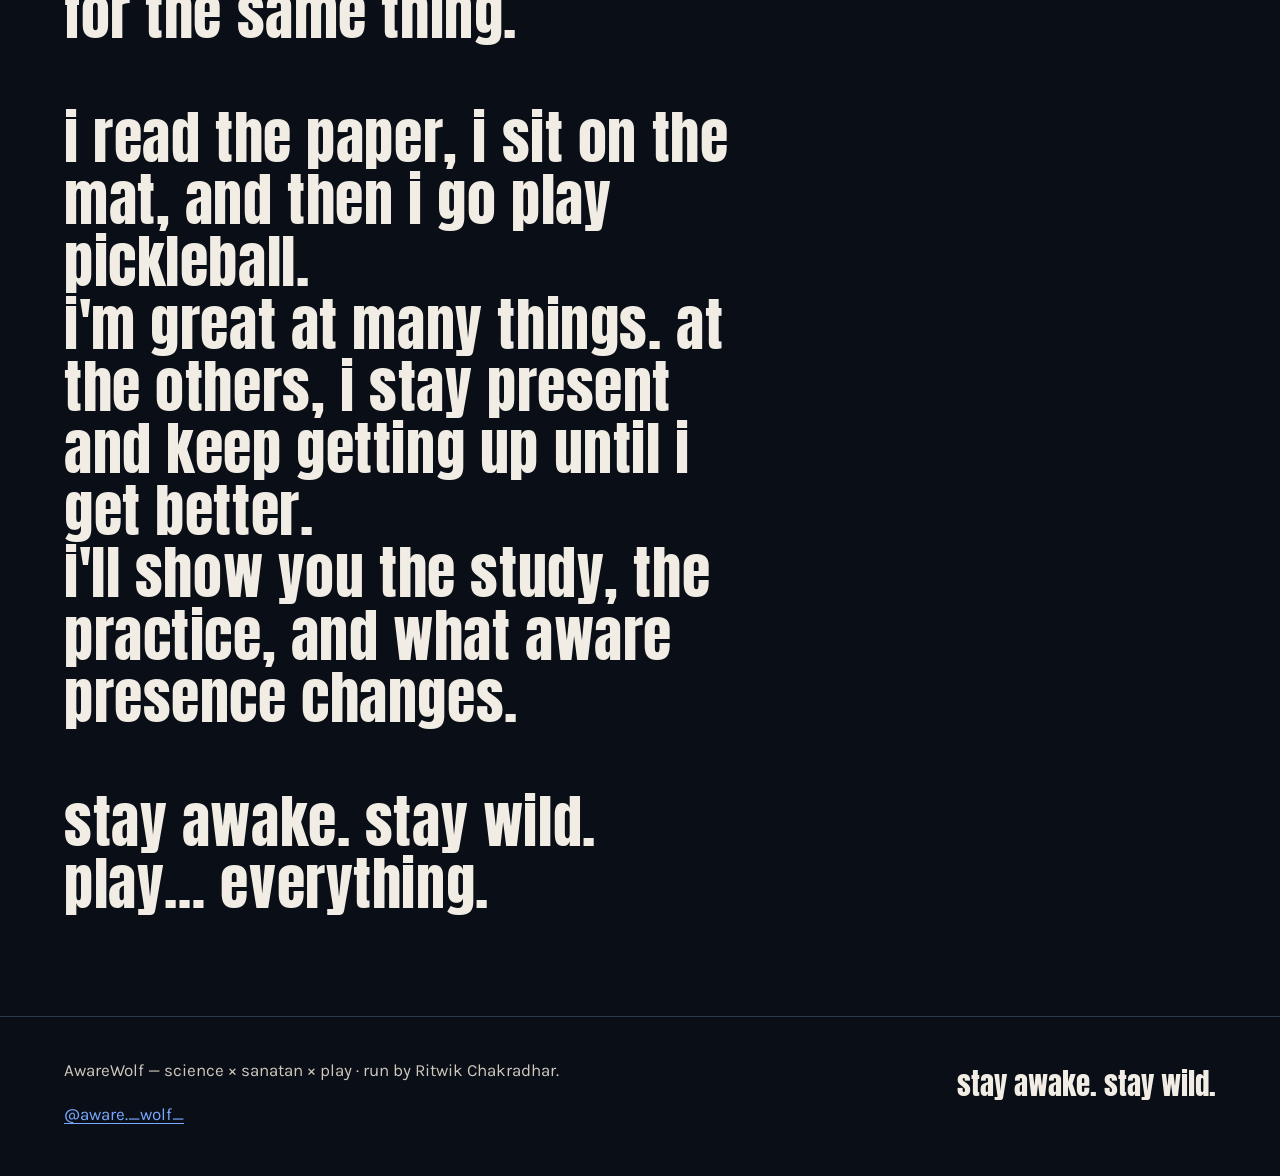
==== commit bf85fb85: "Shape the bridge as a quantum wave packet" ====
--- a/index.html
+++ b/index.html
@@ -8,12 +8,12 @@
 <body class="night">
 <a class="skip-link" href="#main">skip to the page</a>
 <header class="site-header"><div class="shell nav-wrap">
-  <a href="index.html" aria-label="AwareWolf home"><img class="brand-mark" src="brand/awarewolf_mark_v11.webp" width="192" height="192" alt="AwareWolf wolf emblem: Shiva orange and Vishnu blue joined by a teal quantum wave and Hamiltonian operator"></a>
+  <a href="index.html" aria-label="AwareWolf home"><img class="brand-mark" src="brand/awarewolf_mark_v12.webp" width="192" height="192" alt="AwareWolf wolf emblem: Shiva orange and Vishnu blue joined by a teal quantum wave packet and Hamiltonian operator"></a>
   <nav class="site-nav" aria-label="main navigation"><ul><li><a aria-current="page" href="index.html">home</a></li><li><a href="name.html">the name</a></li><li><a href="names.html">the nine names</a></li><li><a href="standard.html">the quantum standard</a></li><li><a href="play.html">play</a></li><li><a href="awake.html">awake</a></li><li><a href="pack.html">the pack</a></li></ul></nav>
 </div></header>
 <main id="main">
   <section class="hero"><div class="shell hero-grid">
-    <div><img class="lockup" src="brand/awarewolf_identity_v11.webp" width="640" height="640" alt="AwareWolf emblem: Shiva orange and Vishnu blue joined by a teal quantum wave and Hamiltonian operator, with the handle aware dot underscore wolf underscore"><h1 class="thesis">the witness who dances.</h1><p class="tagline">a bridge between the lab and the mat, built through aware presence — the secret sauce for getting better at anything.</p></div>
+    <div><img class="lockup" src="brand/awarewolf_identity_v12.webp" width="640" height="640" alt="AwareWolf emblem: Shiva orange and Vishnu blue joined by a teal quantum wave packet and Hamiltonian operator, with the handle aware dot underscore wolf underscore"><h1 class="thesis">the witness who dances.</h1><p class="tagline">a bridge between the lab and the mat, built through aware presence — the secret sauce for getting better at anything.</p></div>
     <div><div class="crescent" aria-hidden="true"></div><div class="triad"><span class="sanskrit" lang="sa">सत् · चित् · आनन्द</span><span class="translation">truth · awareness · joy — science · sanatan · play</span></div></div>
   </div></section>
   <section class="section"><div class="shell"><div class="section-head"><span class="crescent" aria-hidden="true"></span><div><p class="eyebrow">three pillars</p><h2>one true thing. one live thing.</h2></div></div>
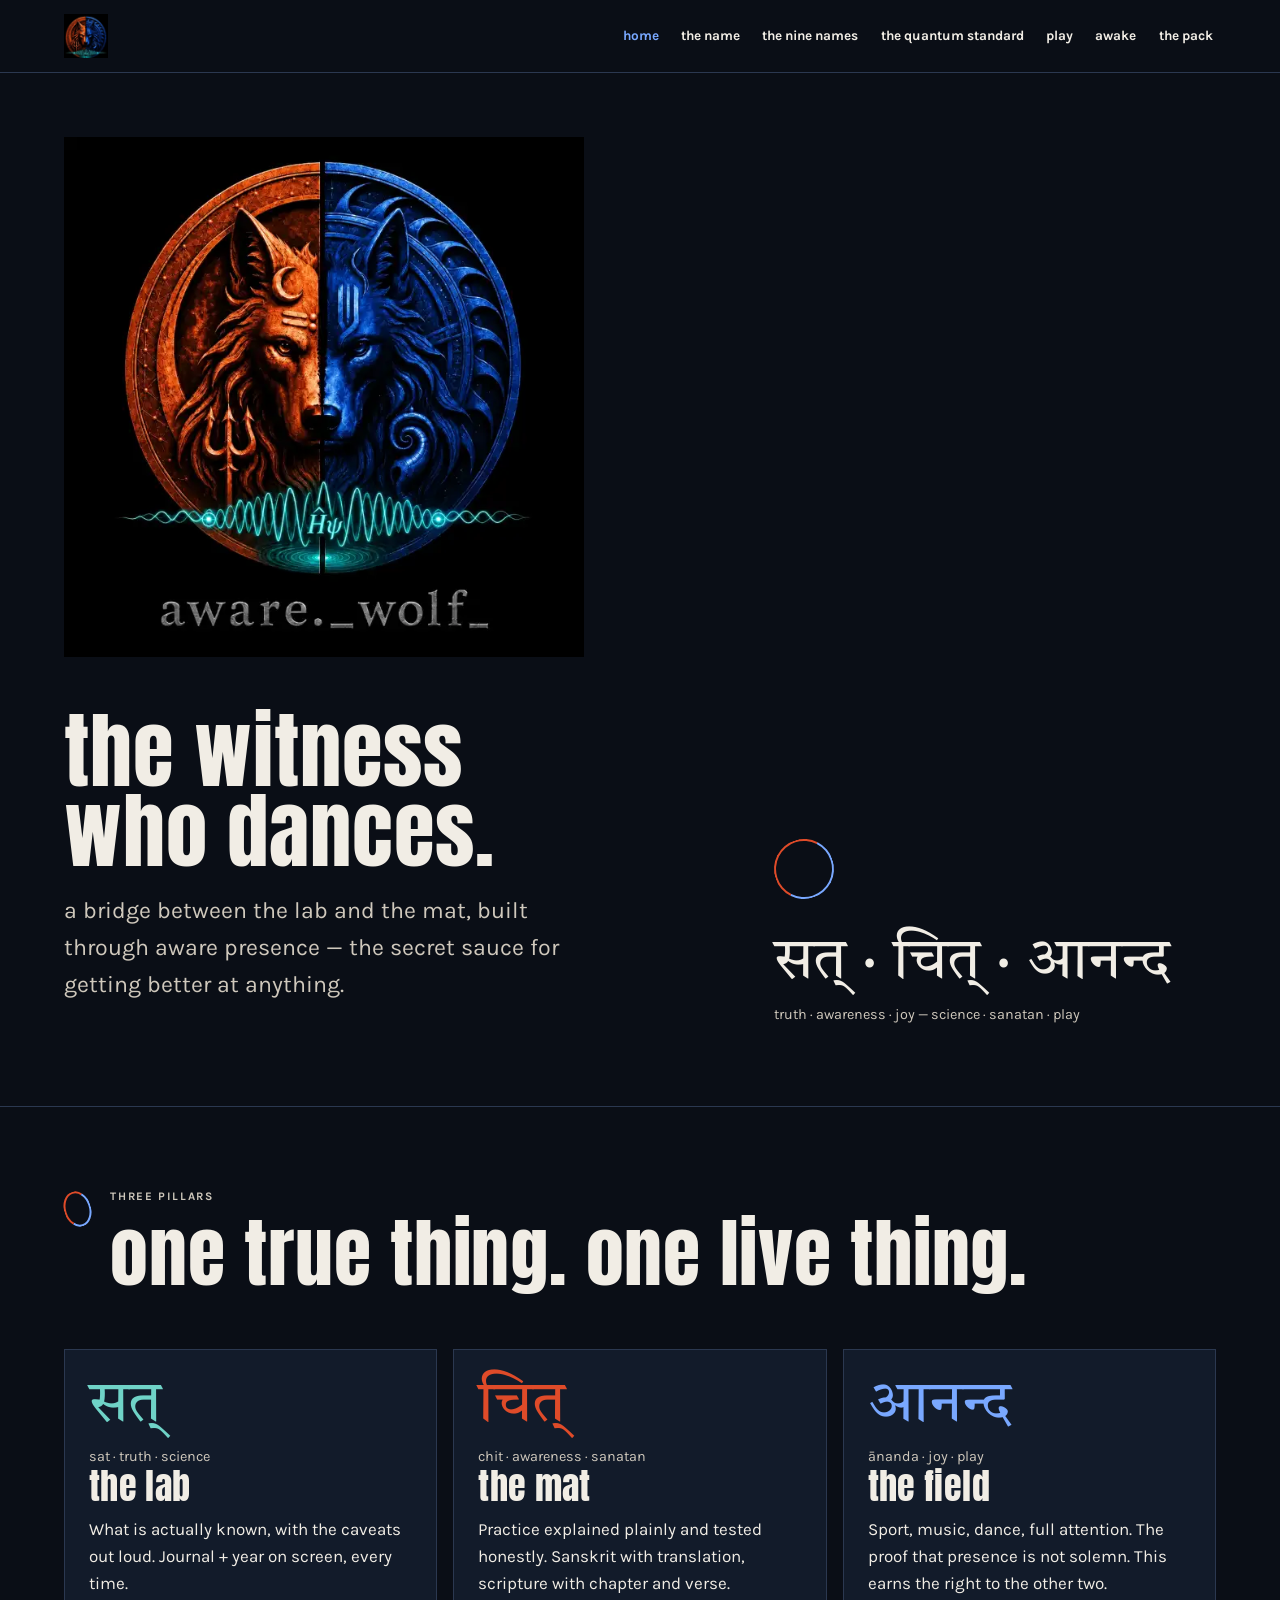
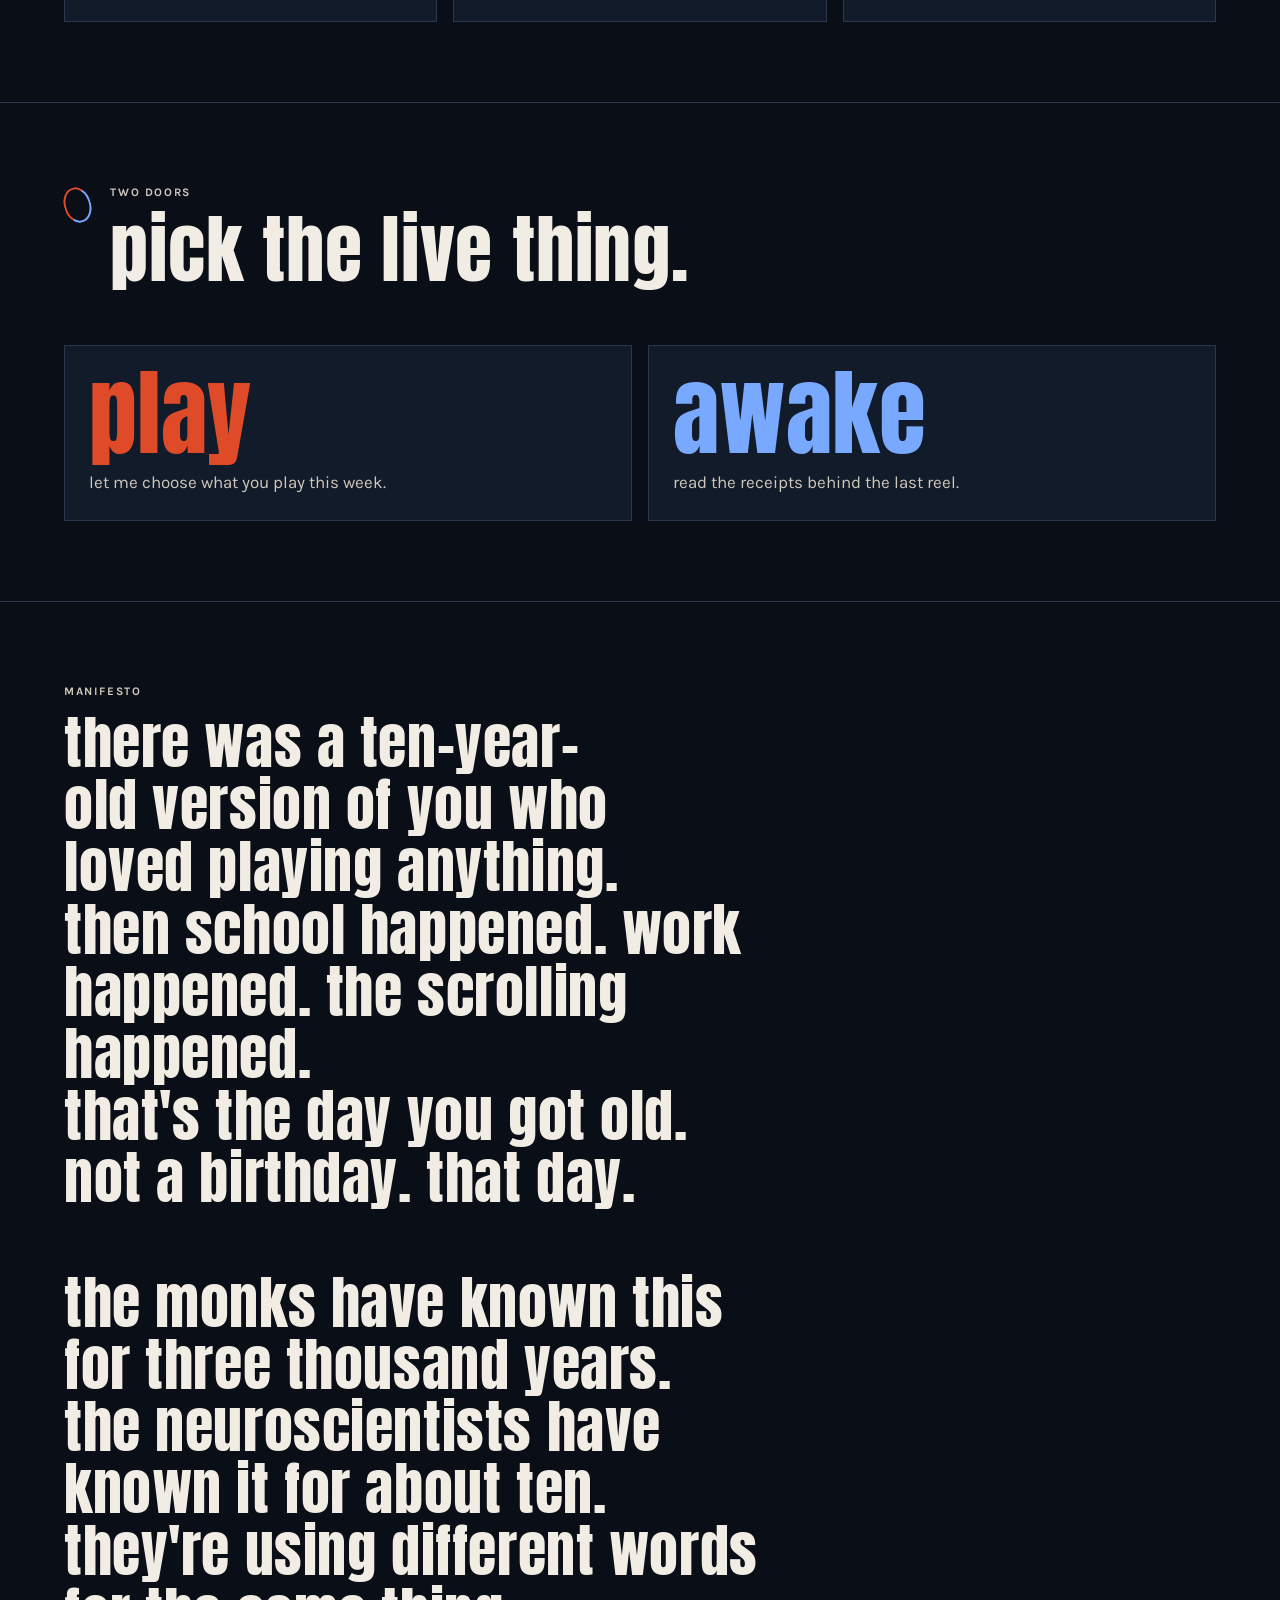
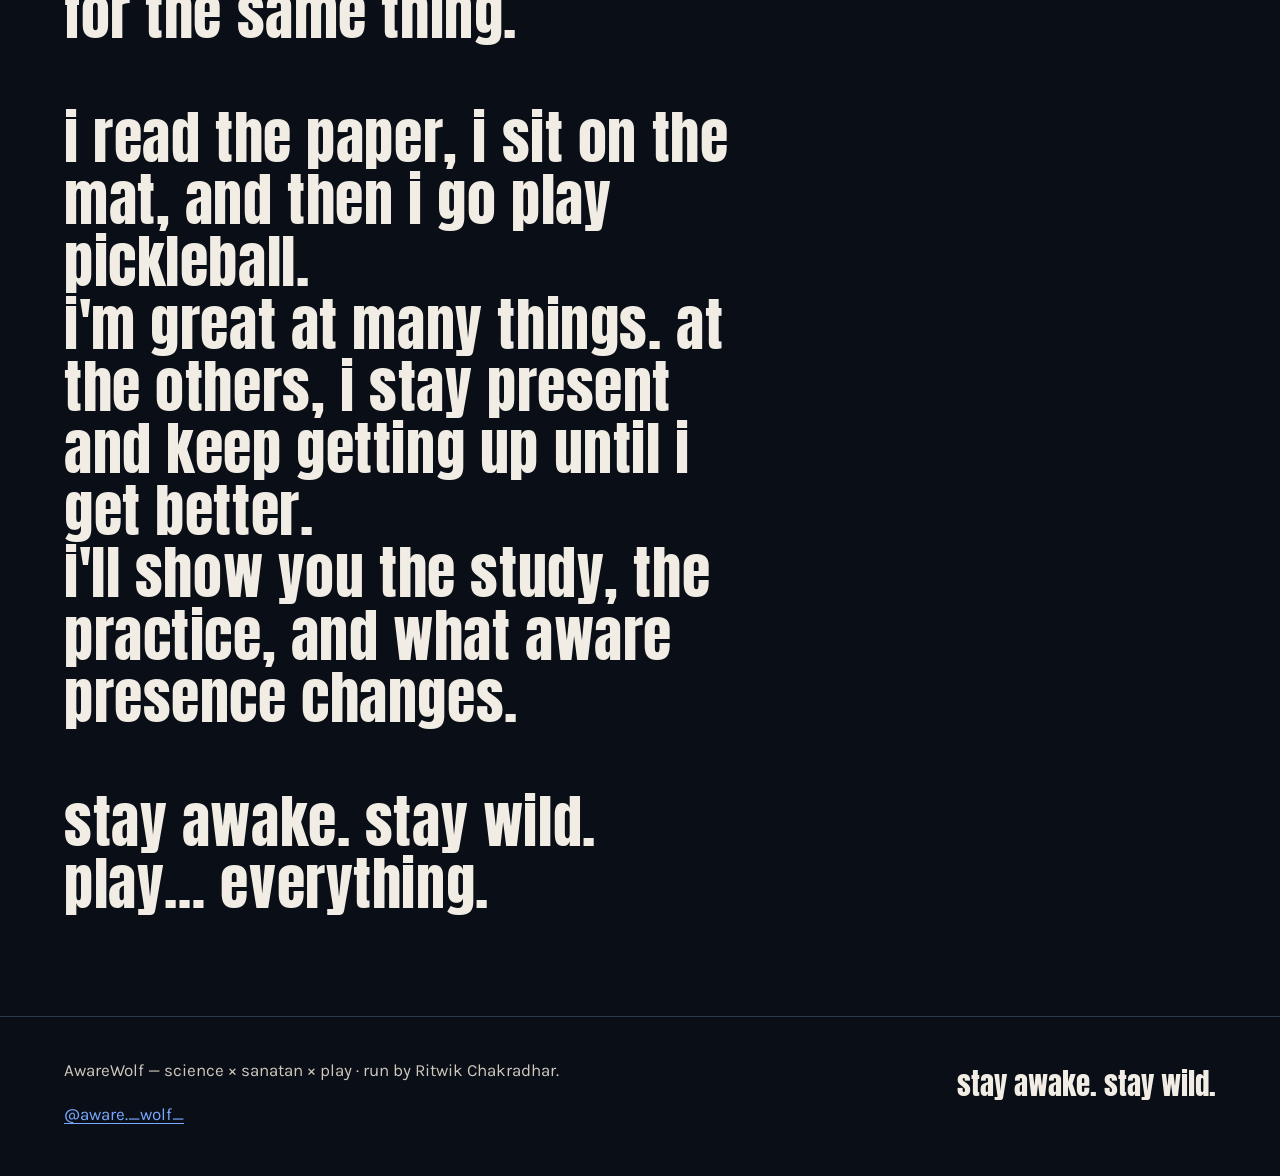
==== commit 9a280c9c: "Brighten the Shiva and Narayan identity colors" ====
--- a/index.html
+++ b/index.html
@@ -8,12 +8,12 @@
 <body class="night">
 <a class="skip-link" href="#main">skip to the page</a>
 <header class="site-header"><div class="shell nav-wrap">
-  <a href="index.html" aria-label="AwareWolf home"><img class="brand-mark" src="brand/awarewolf_mark_v12.webp" width="192" height="192" alt="AwareWolf wolf emblem: Shiva orange and Vishnu blue joined by a teal quantum wave packet and Hamiltonian operator"></a>
+  <a href="index.html" aria-label="AwareWolf home"><img class="brand-mark" src="brand/awarewolf_mark_v13.webp" width="192" height="192" alt="AwareWolf wolf emblem: Shiva orange and Vishnu blue joined by a teal quantum wave packet and Hamiltonian operator"></a>
   <nav class="site-nav" aria-label="main navigation"><ul><li><a aria-current="page" href="index.html">home</a></li><li><a href="name.html">the name</a></li><li><a href="names.html">the nine names</a></li><li><a href="standard.html">the quantum standard</a></li><li><a href="play.html">play</a></li><li><a href="awake.html">awake</a></li><li><a href="pack.html">the pack</a></li></ul></nav>
 </div></header>
 <main id="main">
   <section class="hero"><div class="shell hero-grid">
-    <div><img class="lockup" src="brand/awarewolf_identity_v12.webp" width="640" height="640" alt="AwareWolf emblem: Shiva orange and Vishnu blue joined by a teal quantum wave packet and Hamiltonian operator, with the handle aware dot underscore wolf underscore"><h1 class="thesis">the witness who dances.</h1><p class="tagline">a bridge between the lab and the mat, built through aware presence — the secret sauce for getting better at anything.</p></div>
+    <div><img class="lockup" src="brand/awarewolf_identity_v13.webp" width="640" height="640" alt="AwareWolf emblem: Shiva orange and Vishnu blue joined by a teal quantum wave packet and Hamiltonian operator, with the handle aware dot underscore wolf underscore"><h1 class="thesis">the witness who dances.</h1><p class="tagline">a bridge between the lab and the mat, built through aware presence — the secret sauce for getting better at anything.</p></div>
     <div><div class="crescent" aria-hidden="true"></div><div class="triad"><span class="sanskrit" lang="sa">सत् · चित् · आनन्द</span><span class="translation">truth · awareness · joy — science · sanatan · play</span></div></div>
   </div></section>
   <section class="section"><div class="shell"><div class="section-head"><span class="crescent" aria-hidden="true"></span><div><p class="eyebrow">three pillars</p><h2>one true thing. one live thing.</h2></div></div>
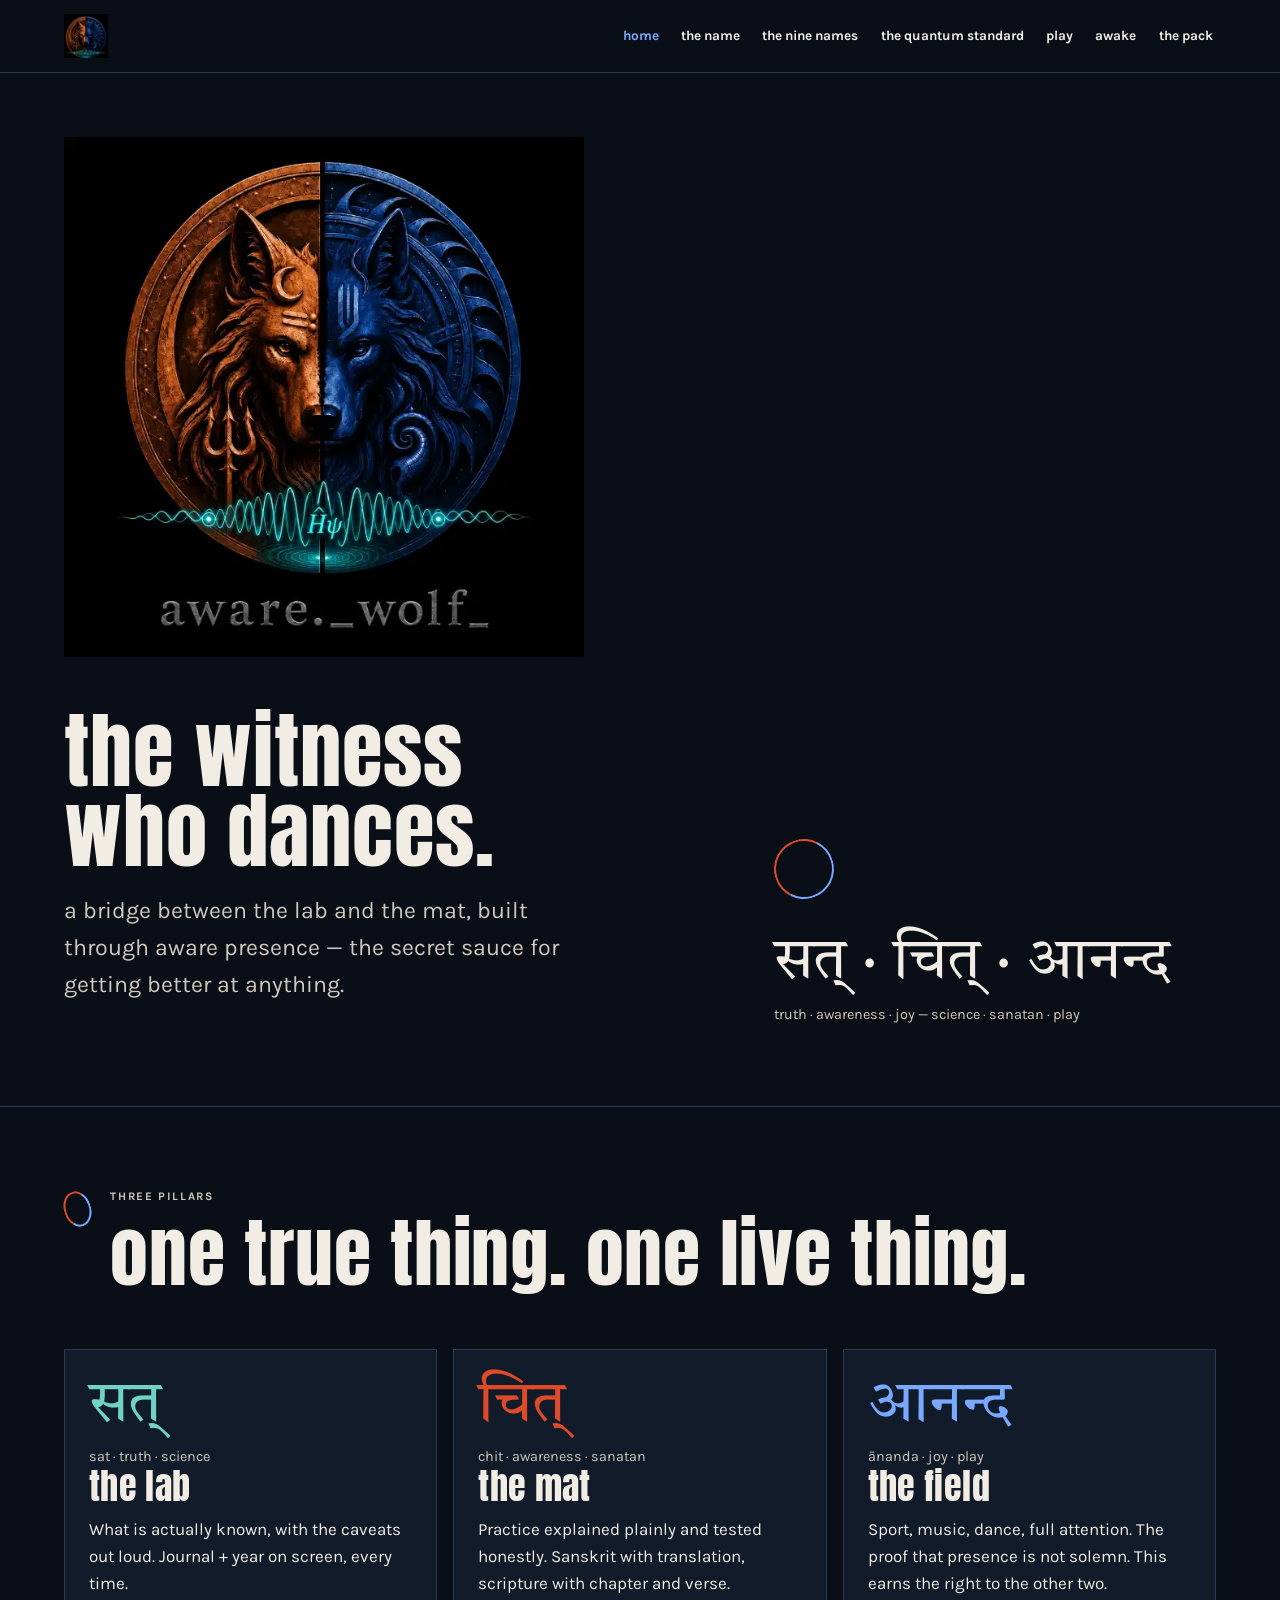
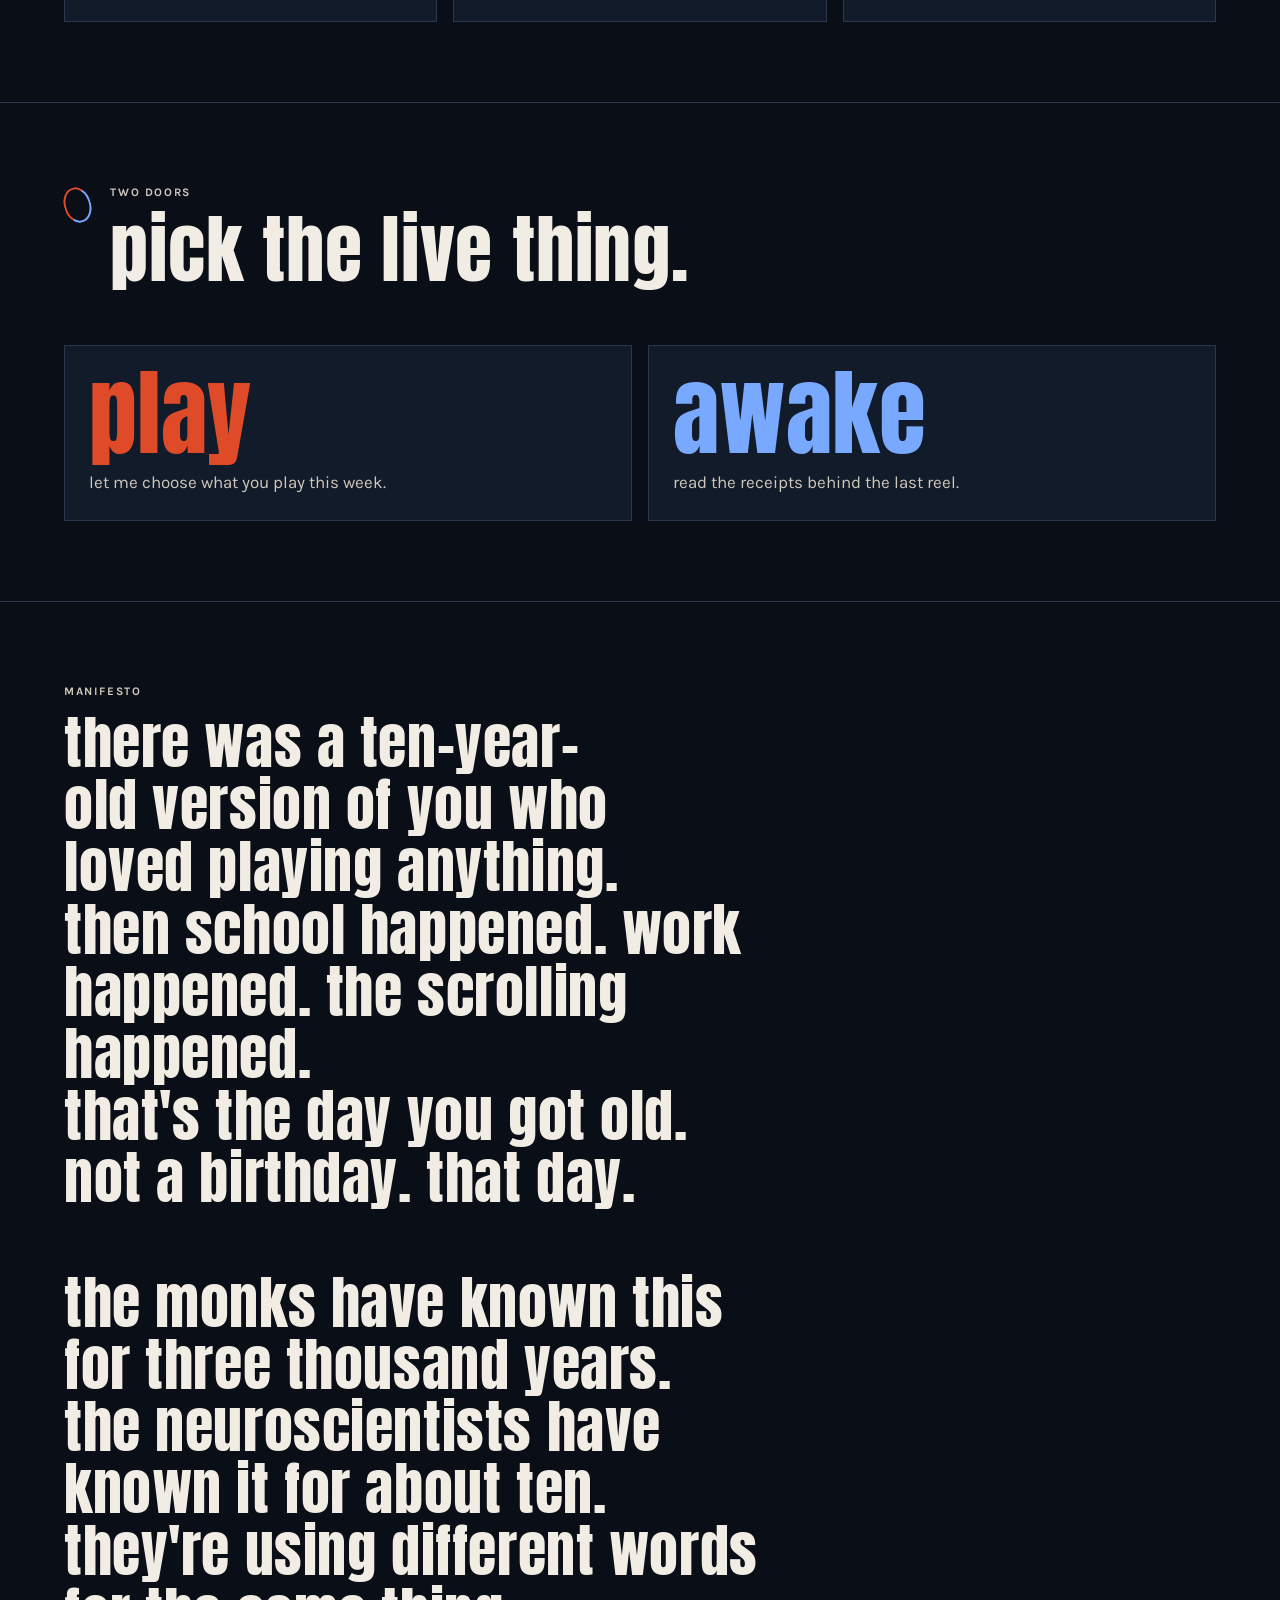
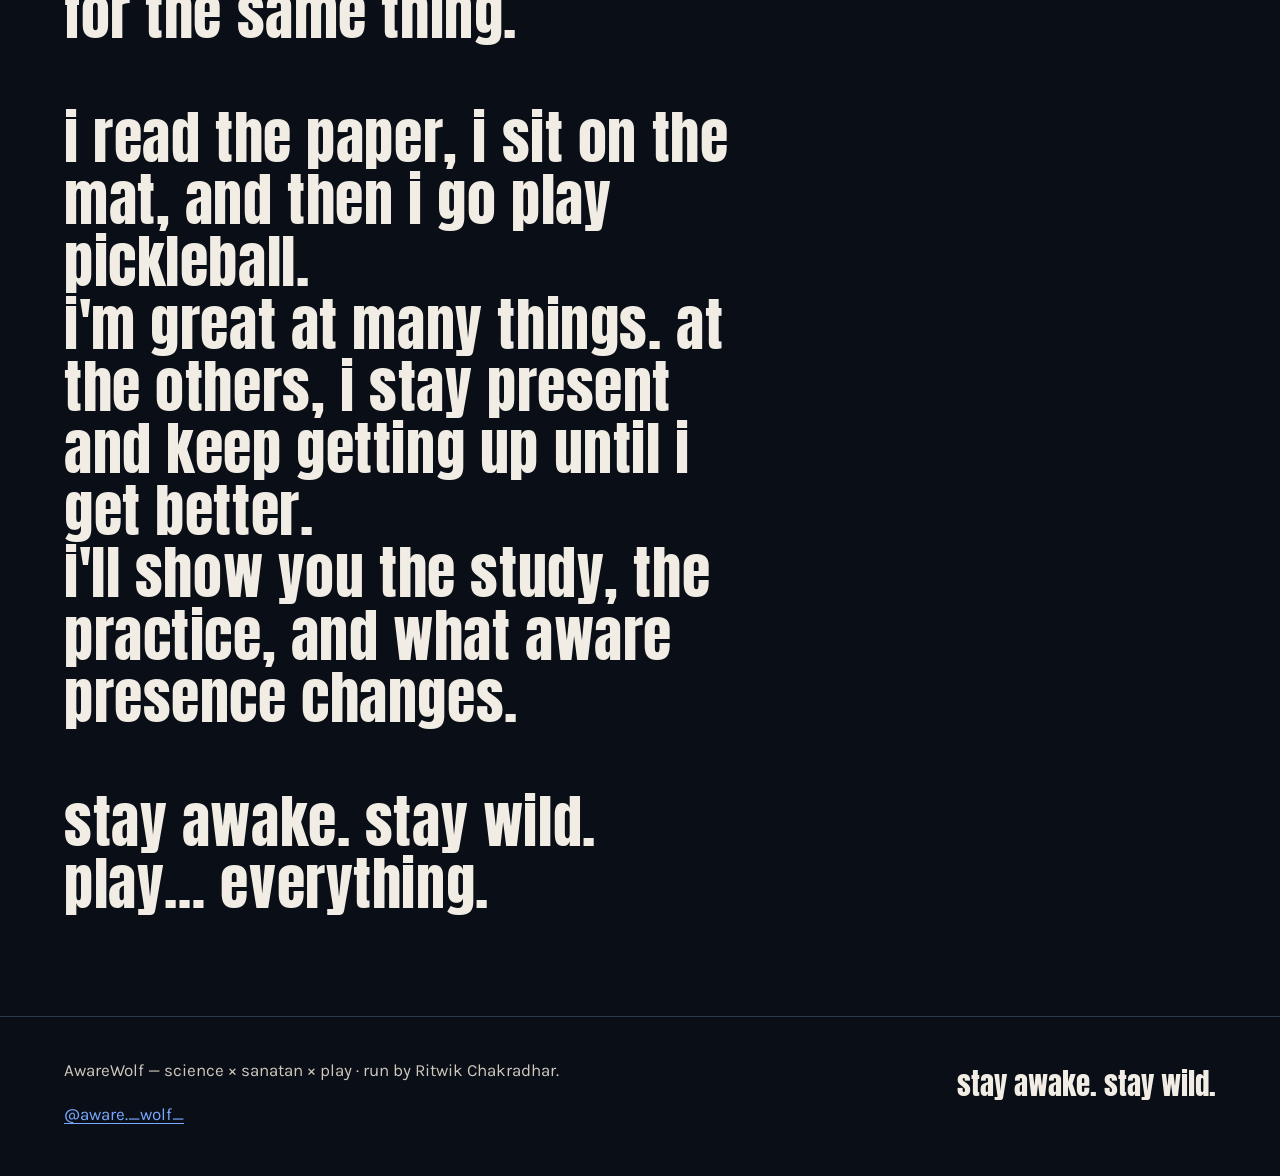
==== commit 2dcefcc8: "Refine the identity to an elegant tonal balance" ====
--- a/index.html
+++ b/index.html
@@ -8,12 +8,12 @@
 <body class="night">
 <a class="skip-link" href="#main">skip to the page</a>
 <header class="site-header"><div class="shell nav-wrap">
-  <a href="index.html" aria-label="AwareWolf home"><img class="brand-mark" src="brand/awarewolf_mark_v13.webp" width="192" height="192" alt="AwareWolf wolf emblem: Shiva orange and Vishnu blue joined by a teal quantum wave packet and Hamiltonian operator"></a>
+  <a href="index.html" aria-label="AwareWolf home"><img class="brand-mark" src="brand/awarewolf_mark_v14.webp" width="192" height="192" alt="AwareWolf wolf emblem: Shiva orange and Vishnu blue joined by a teal quantum wave packet and Hamiltonian operator"></a>
   <nav class="site-nav" aria-label="main navigation"><ul><li><a aria-current="page" href="index.html">home</a></li><li><a href="name.html">the name</a></li><li><a href="names.html">the nine names</a></li><li><a href="standard.html">the quantum standard</a></li><li><a href="play.html">play</a></li><li><a href="awake.html">awake</a></li><li><a href="pack.html">the pack</a></li></ul></nav>
 </div></header>
 <main id="main">
   <section class="hero"><div class="shell hero-grid">
-    <div><img class="lockup" src="brand/awarewolf_identity_v13.webp" width="640" height="640" alt="AwareWolf emblem: Shiva orange and Vishnu blue joined by a teal quantum wave packet and Hamiltonian operator, with the handle aware dot underscore wolf underscore"><h1 class="thesis">the witness who dances.</h1><p class="tagline">a bridge between the lab and the mat, built through aware presence — the secret sauce for getting better at anything.</p></div>
+    <div><img class="lockup" src="brand/awarewolf_identity_v14.webp" width="640" height="640" alt="AwareWolf emblem: Shiva orange and Vishnu blue joined by a teal quantum wave packet and Hamiltonian operator, with the handle aware dot underscore wolf underscore"><h1 class="thesis">the witness who dances.</h1><p class="tagline">a bridge between the lab and the mat, built through aware presence — the secret sauce for getting better at anything.</p></div>
     <div><div class="crescent" aria-hidden="true"></div><div class="triad"><span class="sanskrit" lang="sa">सत् · चित् · आनन्द</span><span class="translation">truth · awareness · joy — science · sanatan · play</span></div></div>
   </div></section>
   <section class="section"><div class="shell"><div class="section-head"><span class="crescent" aria-hidden="true"></span><div><p class="eyebrow">three pillars</p><h2>one true thing. one live thing.</h2></div></div>
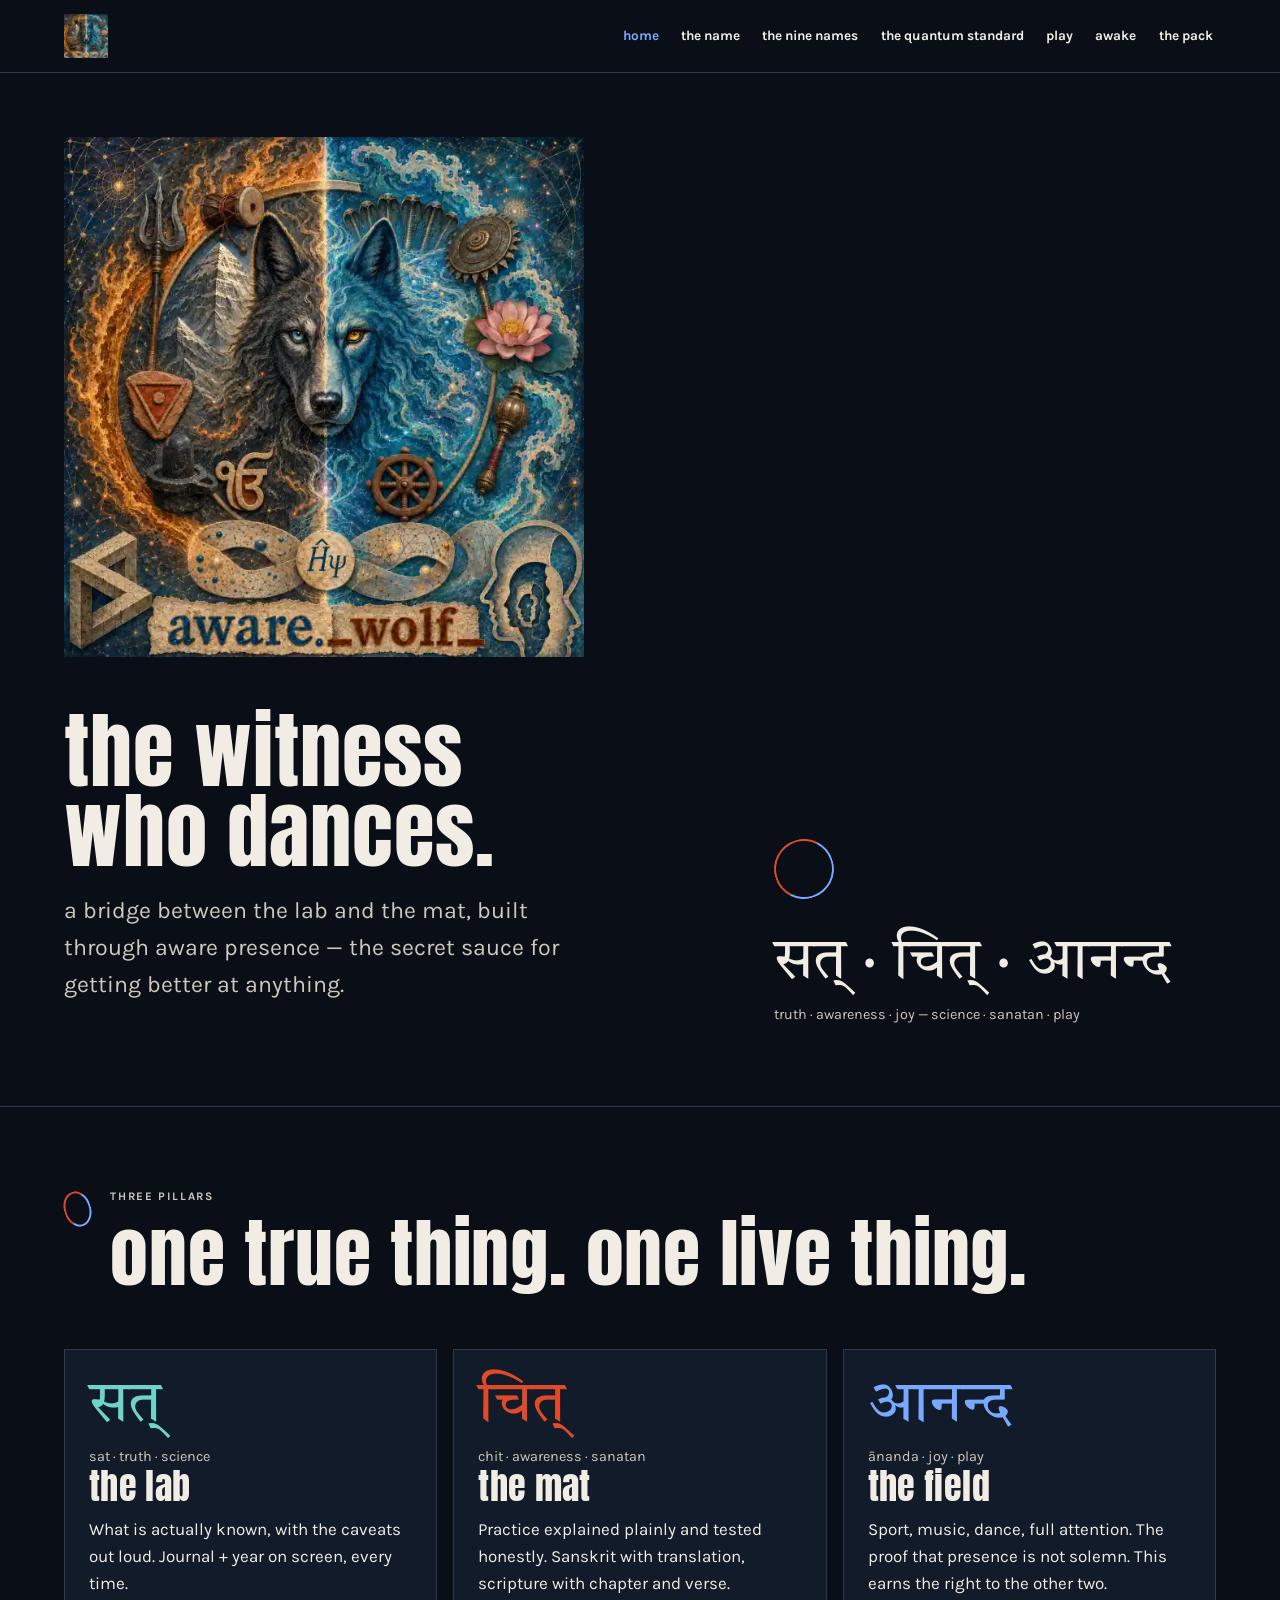
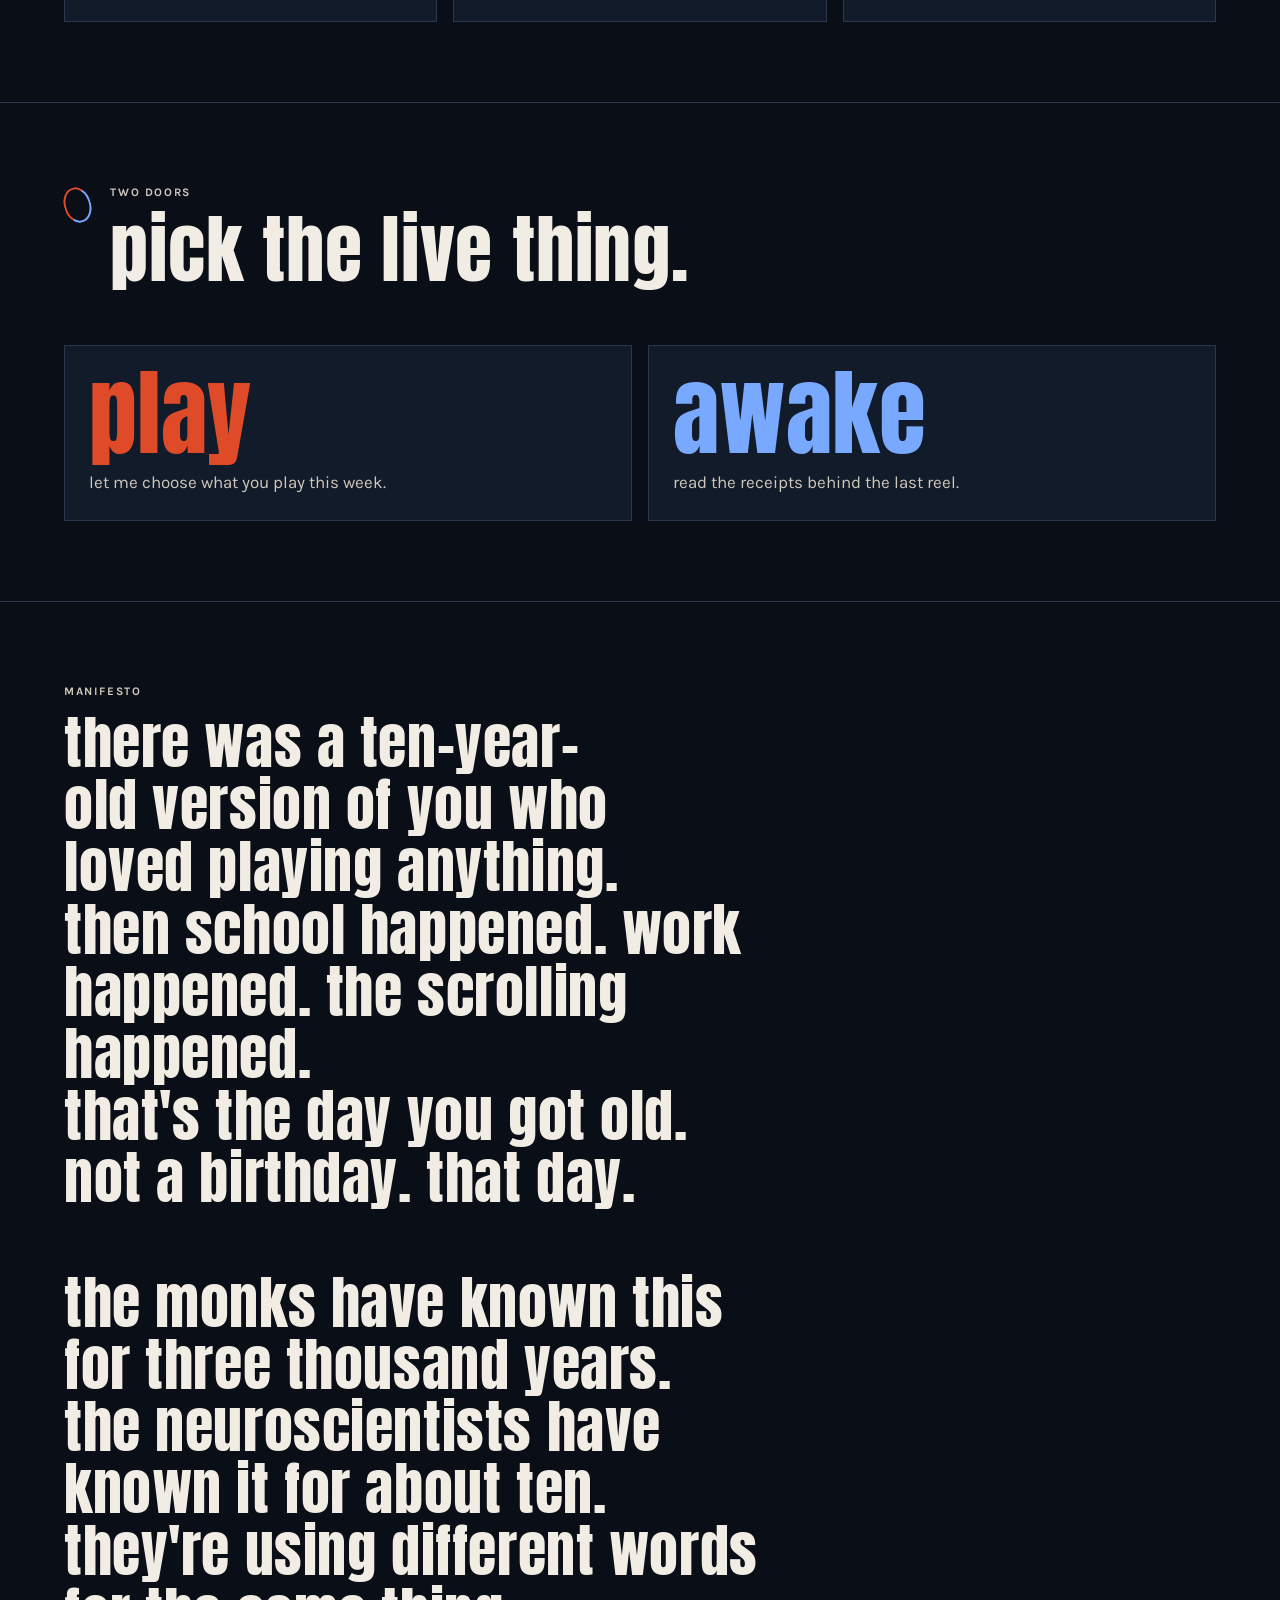
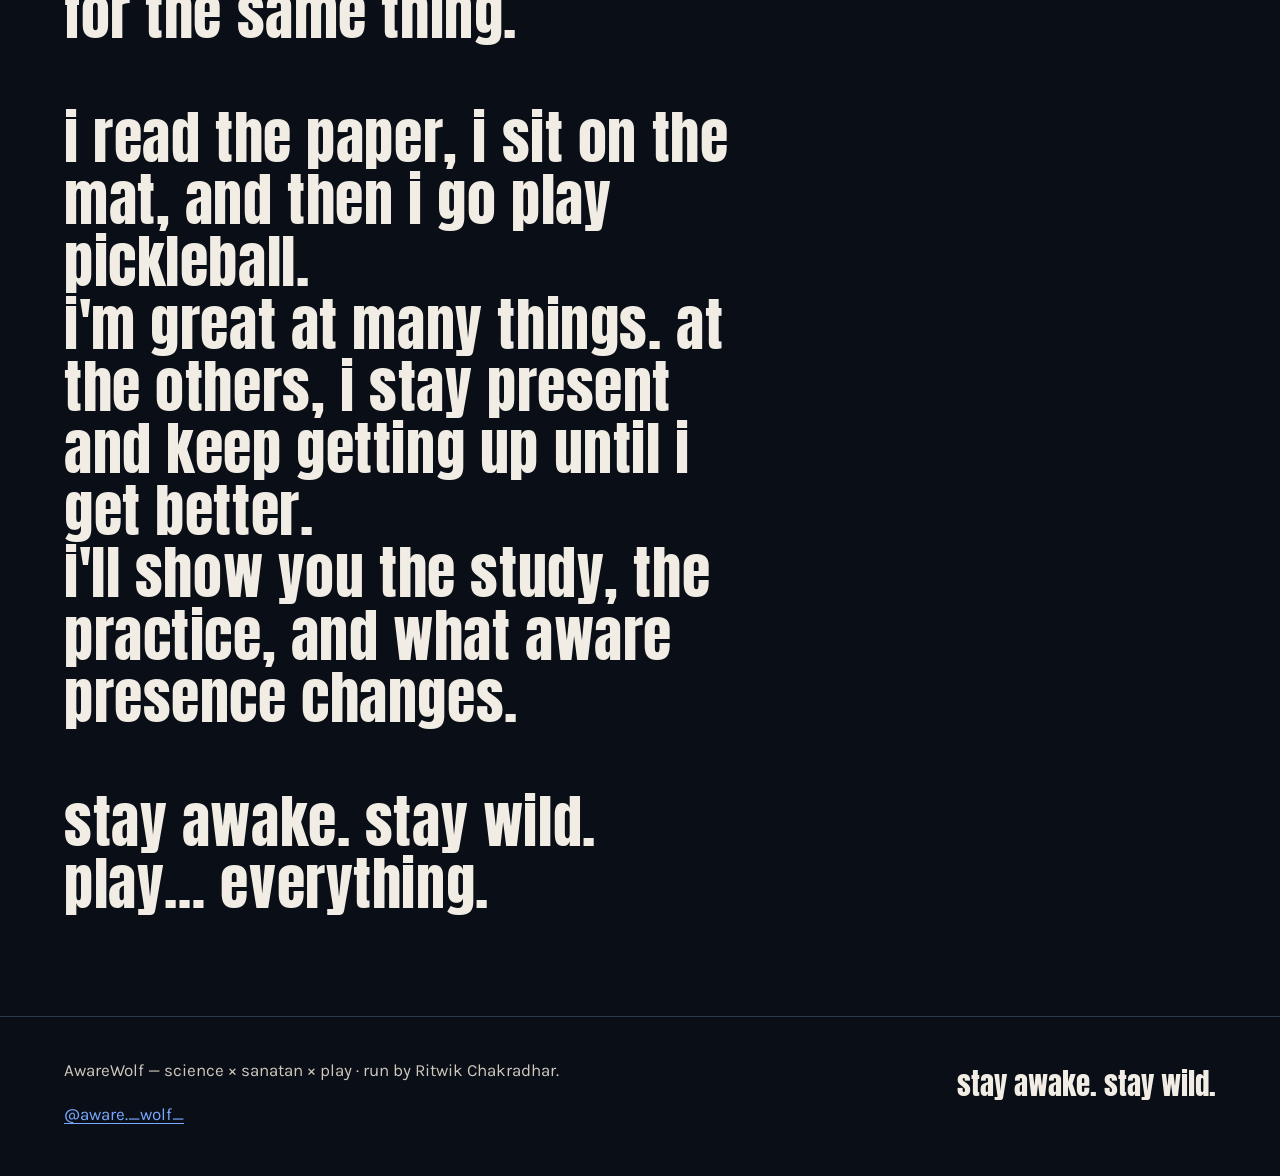
==== commit 2d74e7f7: "Adopt the final AwareWolf surrealist identity" ====
--- a/index.html
+++ b/index.html
@@ -8,12 +8,12 @@
 <body class="night">
 <a class="skip-link" href="#main">skip to the page</a>
 <header class="site-header"><div class="shell nav-wrap">
-  <a href="index.html" aria-label="AwareWolf home"><img class="brand-mark" src="brand/awarewolf_mark_v14.webp" width="192" height="192" alt="AwareWolf wolf emblem: Shiva orange and Vishnu blue joined by a teal quantum wave packet and Hamiltonian operator"></a>
+  <a href="index.html" aria-label="AwareWolf home"><img class="brand-mark" src="brand/awarewolf_mark_v15.webp" width="192" height="192" alt="AwareWolf emblem: a symmetric Shiva and Narayana wolf within fire, cosmic ocean and a shared quantum field"></a>
   <nav class="site-nav" aria-label="main navigation"><ul><li><a aria-current="page" href="index.html">home</a></li><li><a href="name.html">the name</a></li><li><a href="names.html">the nine names</a></li><li><a href="standard.html">the quantum standard</a></li><li><a href="play.html">play</a></li><li><a href="awake.html">awake</a></li><li><a href="pack.html">the pack</a></li></ul></nav>
 </div></header>
 <main id="main">
   <section class="hero"><div class="shell hero-grid">
-    <div><img class="lockup" src="brand/awarewolf_identity_v14.webp" width="640" height="640" alt="AwareWolf emblem: Shiva orange and Vishnu blue joined by a teal quantum wave packet and Hamiltonian operator, with the handle aware dot underscore wolf underscore"><h1 class="thesis">the witness who dances.</h1><p class="tagline">a bridge between the lab and the mat, built through aware presence — the secret sauce for getting better at anything.</p></div>
+    <div><img class="lockup" src="brand/awarewolf_identity_v15.webp" width="640" height="640" alt="AwareWolf surrealist emblem: a symmetric Shiva and Narayana wolf, sacred natural-material artifacts, fire and cosmic ocean joined through a quantum field, with the handle aware dot underscore wolf underscore"><h1 class="thesis">the witness who dances.</h1><p class="tagline">a bridge between the lab and the mat, built through aware presence — the secret sauce for getting better at anything.</p></div>
     <div><div class="crescent" aria-hidden="true"></div><div class="triad"><span class="sanskrit" lang="sa">सत् · चित् · आनन्द</span><span class="translation">truth · awareness · joy — science · sanatan · play</span></div></div>
   </div></section>
   <section class="section"><div class="shell"><div class="section-head"><span class="crescent" aria-hidden="true"></span><div><p class="eyebrow">three pillars</p><h2>one true thing. one live thing.</h2></div></div>
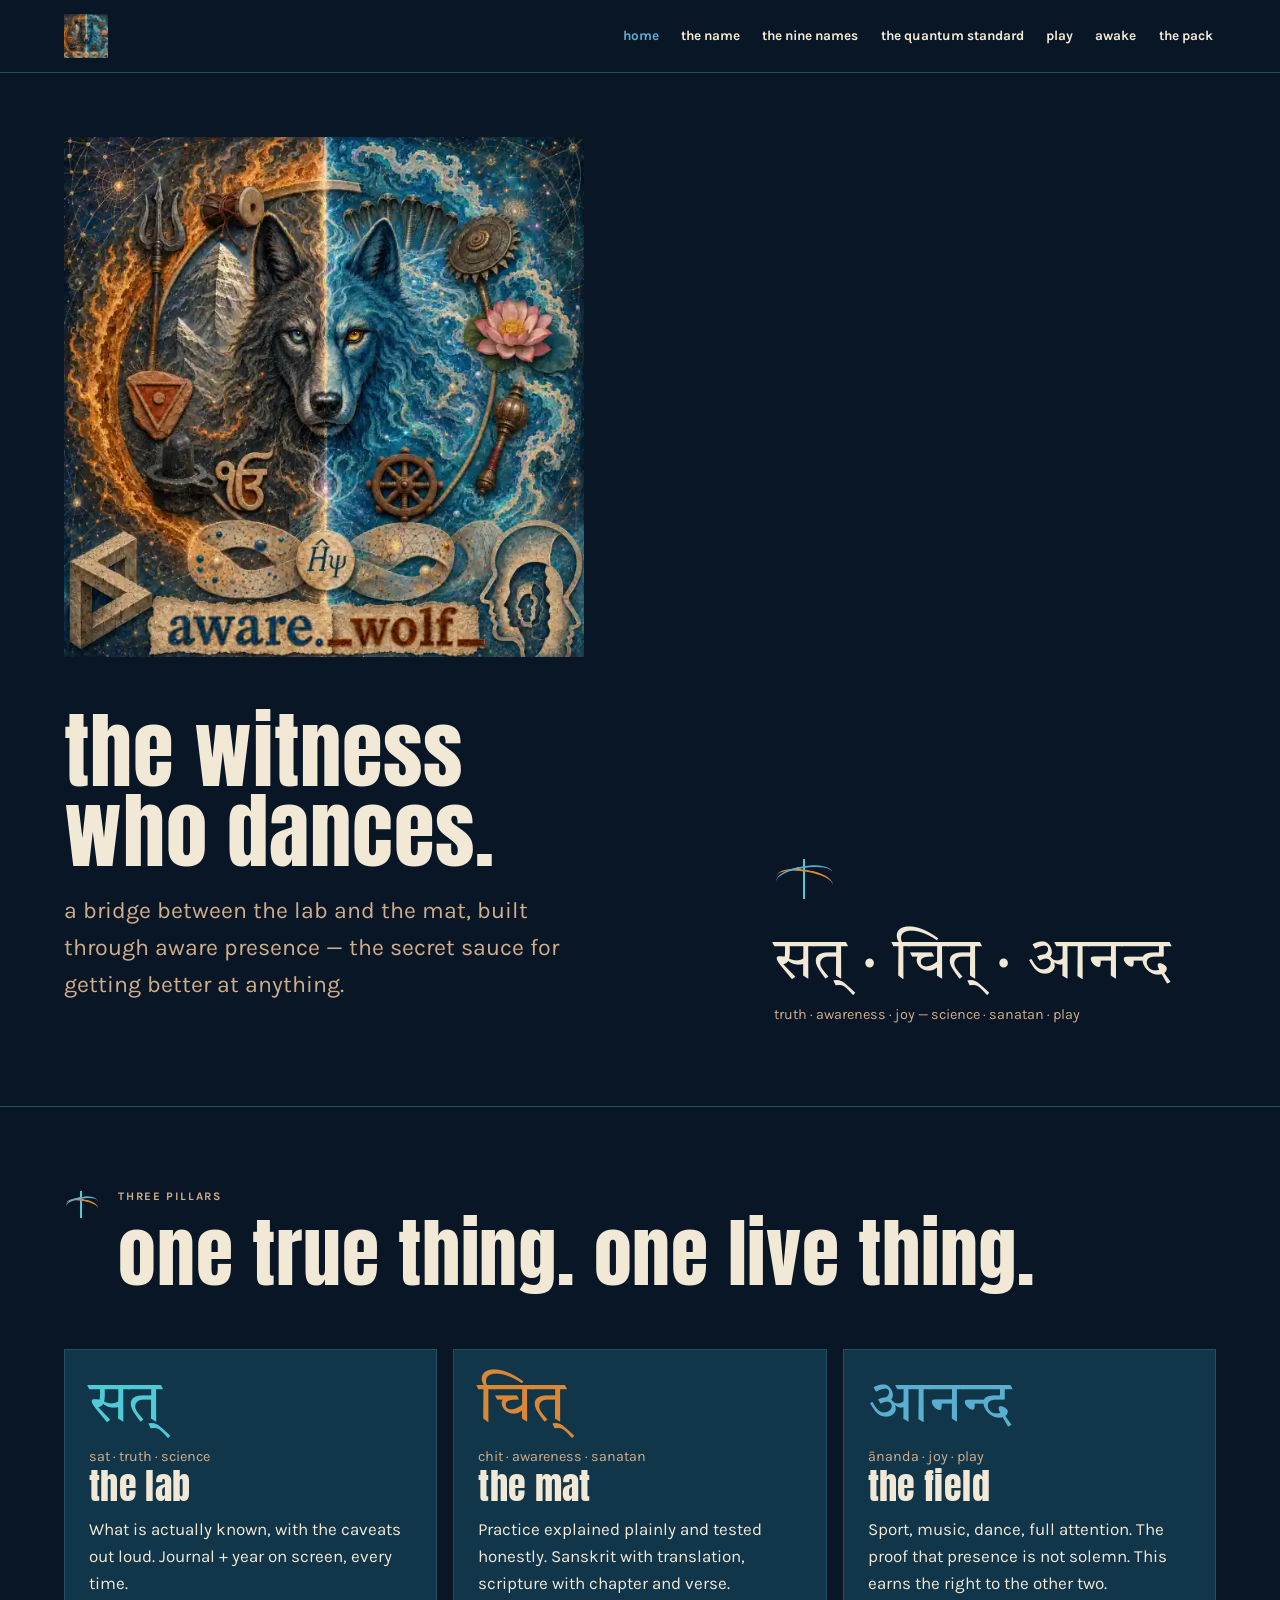
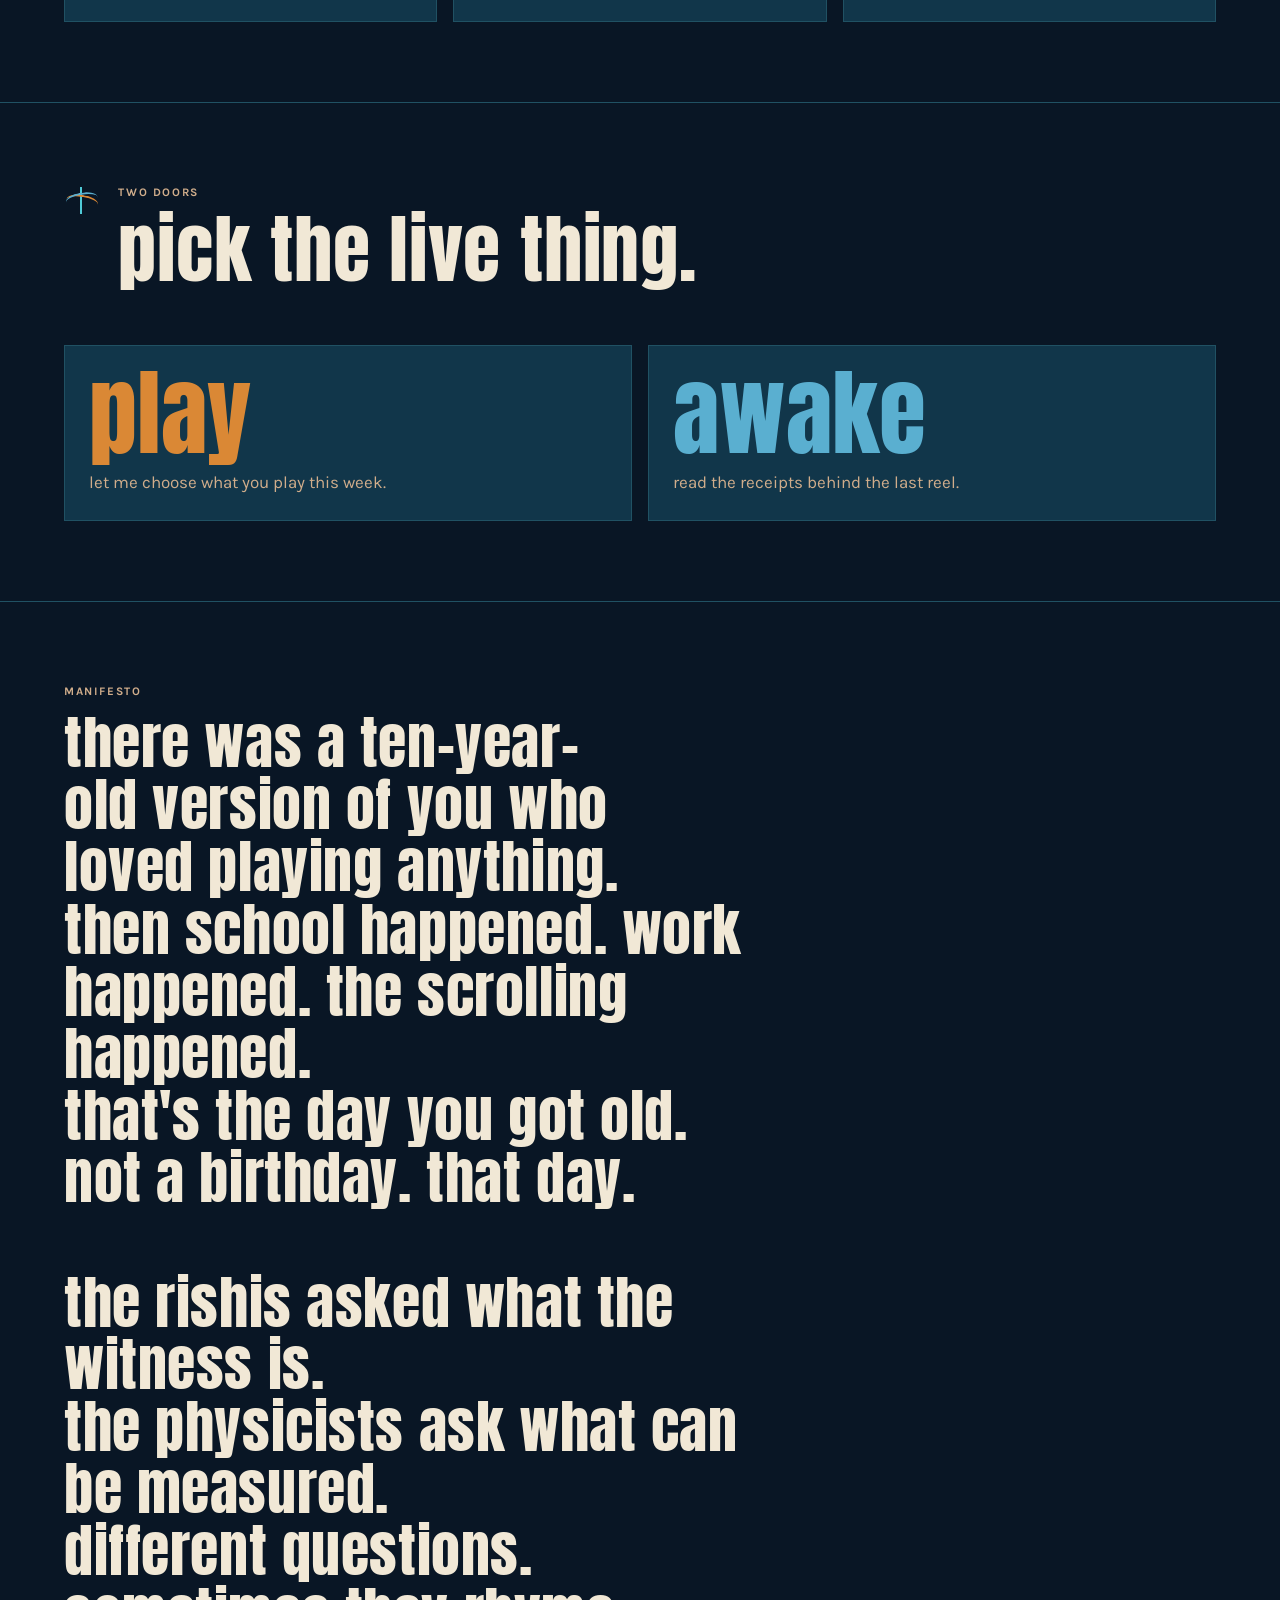
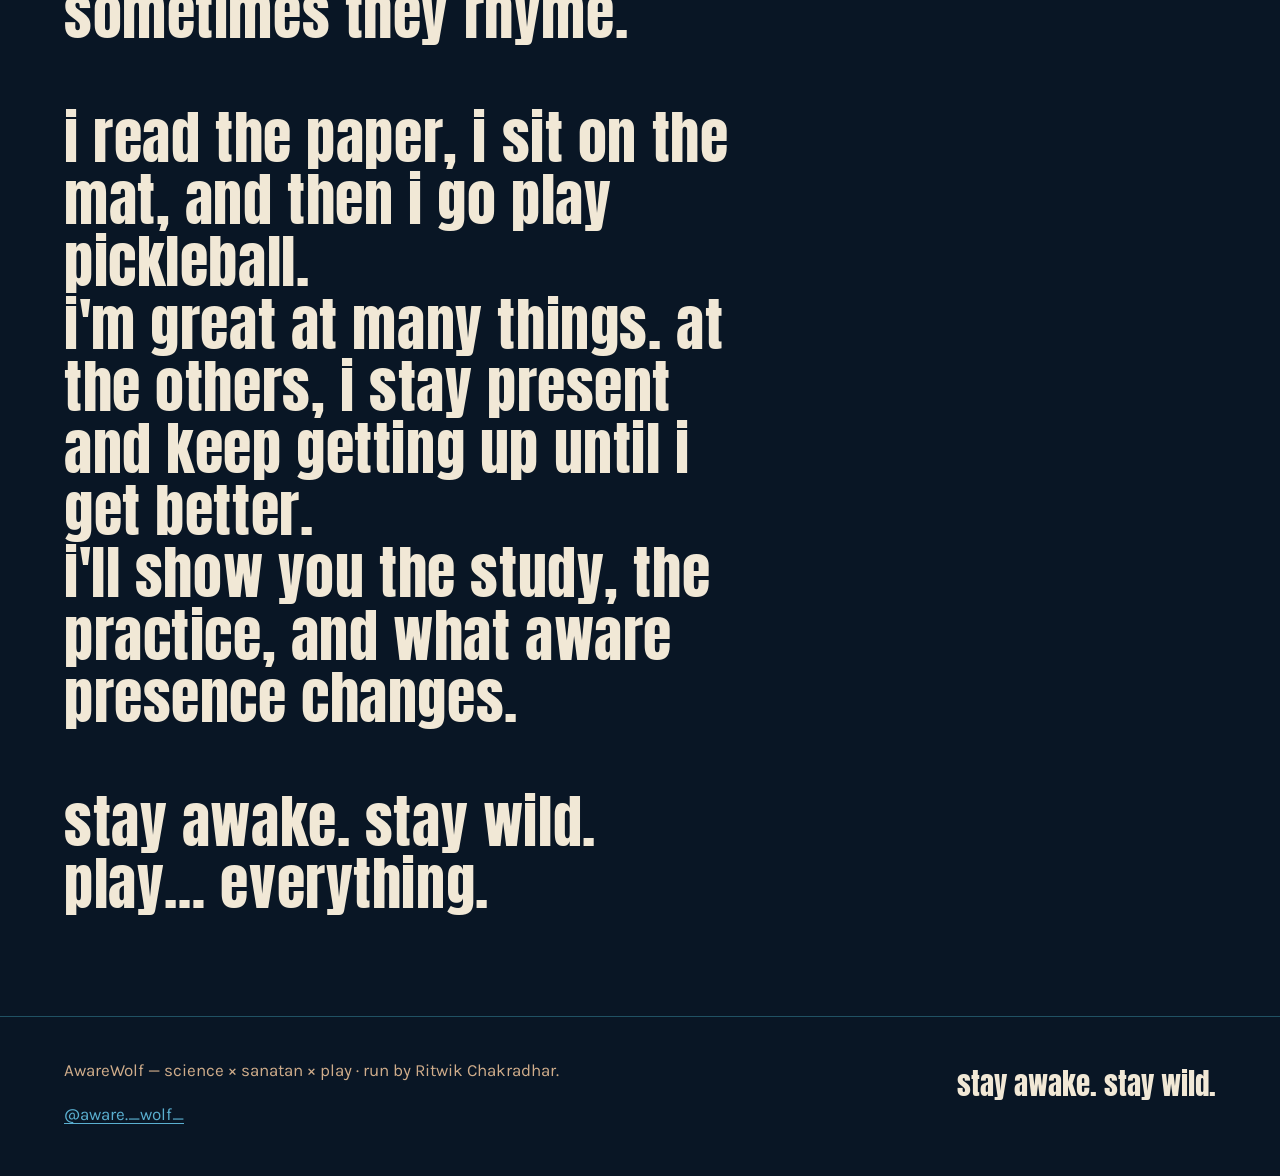
==== commit 7b73044a: "Align the full brandkit with the final identity" ====
--- a/index.html
+++ b/index.html
@@ -3,7 +3,7 @@
 <head>
   <meta charset="utf-8"><meta name="viewport" content="width=device-width,initial-scale=1">
   <meta name="description" content="AwareWolf — science, sanatan and play. the witness who dances.">
-  <title>AwareWolf — the witness who dances.</title><link rel="stylesheet" href="styles.css">
+  <title>AwareWolf — the witness who dances.</title><link rel="stylesheet" href="styles.css"><link rel="icon" type="image/png" sizes="64x64" href="brand/awarewolf_favicon_v15.png">
 </head>
 <body class="night">
 <a class="skip-link" href="#main">skip to the page</a>
@@ -14,17 +14,17 @@
 <main id="main">
   <section class="hero"><div class="shell hero-grid">
     <div><img class="lockup" src="brand/awarewolf_identity_v15.webp" width="640" height="640" alt="AwareWolf surrealist emblem: a symmetric Shiva and Narayana wolf, sacred natural-material artifacts, fire and cosmic ocean joined through a quantum field, with the handle aware dot underscore wolf underscore"><h1 class="thesis">the witness who dances.</h1><p class="tagline">a bridge between the lab and the mat, built through aware presence — the secret sauce for getting better at anything.</p></div>
-    <div><div class="crescent" aria-hidden="true"></div><div class="triad"><span class="sanskrit" lang="sa">सत् · चित् · आनन्द</span><span class="translation">truth · awareness · joy — science · sanatan · play</span></div></div>
+    <div><div class="field-mark" aria-hidden="true"></div><div class="triad"><span class="sanskrit" lang="sa">सत् · चित् · आनन्द</span><span class="translation">truth · awareness · joy — science · sanatan · play</span></div></div>
   </div></section>
-  <section class="section"><div class="shell"><div class="section-head"><span class="crescent" aria-hidden="true"></span><div><p class="eyebrow">three pillars</p><h2>one true thing. one live thing.</h2></div></div>
+  <section class="section"><div class="shell"><div class="section-head"><span class="field-mark" aria-hidden="true"></span><div><p class="eyebrow">three pillars</p><h2>one true thing. one live thing.</h2></div></div>
     <div class="grid grid-3">
       <article class="card pillar pillar-lab"><span class="sanskrit" lang="sa">सत्</span><span class="translation">sat · truth · science</span><h3>the lab</h3><p>What is actually known, with the caveats out loud. Journal + year on screen, every time.</p></article>
       <article class="card pillar pillar-sanatan"><span class="sanskrit" lang="sa">चित्</span><span class="translation">chit · awareness · sanatan</span><h3>the mat</h3><p>Practice explained plainly and tested honestly. Sanskrit with translation, scripture with chapter and verse.</p></article>
       <article class="card pillar pillar-play"><span class="sanskrit" lang="sa">आनन्द</span><span class="translation">ānanda · joy · play</span><h3>the field</h3><p>Sport, music, dance, full attention. The proof that presence is not solemn. This earns the right to the other two.</p></article>
     </div>
   </div></section>
-  <section class="section"><div class="shell"><div class="section-head"><span class="crescent" aria-hidden="true"></span><div><p class="eyebrow">two doors</p><h2>pick the live thing.</h2></div></div><div class="calls"><a class="call" href="play.html"><strong>play</strong><span>let me choose what you play this week.</span></a><a class="call" href="awake.html"><strong>awake</strong><span>read the receipts behind the last reel.</span></a></div></div></section>
-  <section class="section"><div class="shell"><p class="eyebrow">manifesto</p><h2 class="manifesto">there was a ten-year-old version of you who loved playing anything.<br>then school happened. work happened. the scrolling happened.<br>that's the day you got old. not a birthday. that day.<br><br>the monks have known this for three thousand years.<br>the neuroscientists have known it for about ten.<br>they're using different words for the same thing.<br><br>i read the paper, i sit on the mat, and then i go play pickleball.<br>i'm great at many things. at the others, i stay present and keep getting up until i get better.<br>i'll show you the study, the practice, and what aware presence changes.<br><br>stay awake. stay wild.<br>play… everything.</h2></div></section>
+  <section class="section"><div class="shell"><div class="section-head"><span class="field-mark" aria-hidden="true"></span><div><p class="eyebrow">two doors</p><h2>pick the live thing.</h2></div></div><div class="calls"><a class="call" href="play.html"><strong>play</strong><span>let me choose what you play this week.</span></a><a class="call" href="awake.html"><strong>awake</strong><span>read the receipts behind the last reel.</span></a></div></div></section>
+  <section class="section"><div class="shell"><p class="eyebrow">manifesto</p><h2 class="manifesto">there was a ten-year-old version of you who loved playing anything.<br>then school happened. work happened. the scrolling happened.<br>that's the day you got old. not a birthday. that day.<br><br>the rishis asked what the witness is.<br>the physicists ask what can be measured.<br>different questions. sometimes they rhyme.<br><br>i read the paper, i sit on the mat, and then i go play pickleball.<br>i'm great at many things. at the others, i stay present and keep getting up until i get better.<br>i'll show you the study, the practice, and what aware presence changes.<br><br>stay awake. stay wild.<br>play… everything.</h2></div></section>
 </main>
 <footer class="site-footer"><div class="shell footer-grid"><div><p>AwareWolf — science × sanatan × play · run by Ritwik Chakradhar.</p><a href="https://www.instagram.com/aware._wolf_/" rel="me">@aware._wolf_</a></div><p class="closing">stay awake. stay wild.</p></div></footer>
 </body></html>
--- a/styles.css
+++ b/styles.css
@@ -4,15 +4,15 @@
 *,*::before,*::after{box-sizing:border-box}
 html{scroll-behavior:smooth;color-scheme:light dark;max-width:100%;overflow-x:clip}
 body{margin:0;max-width:100%;overflow-x:clip;font-family:var(--aw-font-body);font-size:1.0625rem;line-height:1.6;-webkit-font-smoothing:antialiased}
-body.reading{--site-accent:var(--aw-shiva-ink);--site-accent-pressed:var(--aw-narayan-ink);--site-secondary:var(--aw-narayan);background:var(--aw-bone);color:var(--aw-night);color-scheme:light}
-body.night{--site-accent:var(--aw-shiva);--site-accent-pressed:var(--aw-narayan-light);--site-secondary:var(--aw-narayan-light);background:var(--aw-night);color:var(--aw-bone);color-scheme:dark}
+body.reading{--site-accent:var(--aw-shiva-ink);--site-accent-pressed:var(--aw-narayan-ink);--site-secondary:var(--aw-narayan);--site-on-accent:var(--aw-bone);background:var(--aw-bone);color:var(--aw-ink);color-scheme:light}
+body.night{--site-accent:var(--aw-shiva);--site-accent-pressed:var(--aw-narayan-light);--site-secondary:var(--aw-narayan-light);--site-on-accent:var(--aw-night);background:var(--aw-night);color:var(--aw-bone);color-scheme:dark}
 img{display:block;max-width:100%;height:auto}
 a{color:inherit;text-underline-offset:.18em;text-decoration-thickness:.08em}
 a:hover{color:var(--site-accent-pressed)}
 button,a{transition:opacity .25s ease,color .25s ease,background-color .25s ease}
 button:hover,.button:hover{opacity:.86}
 :focus-visible{outline:3px solid var(--site-accent);outline-offset:4px}
-.skip-link{position:absolute;left:1rem;top:-5rem;z-index:20;background:var(--site-accent);color:var(--aw-night);padding:.65rem 1rem;font-weight:700}
+.skip-link{position:absolute;left:1rem;top:-5rem;z-index:20;background:var(--site-accent);color:var(--site-on-accent);padding:.65rem 1rem;font-weight:700}
 .skip-link:focus{top:1rem}
 .shell{width:min(100% - 2rem,72rem);margin-inline:auto}
 .measure{max-width:66ch}
@@ -23,7 +23,7 @@
 p{margin:0 0 1em}
 .eyebrow,.meta,.tier{font-size:.72rem;font-weight:700;letter-spacing:.14em;text-transform:uppercase}
 .eyebrow,.muted{color:var(--aw-bone-3)}
-.reading .eyebrow,.reading .muted{color:var(--aw-line)}
+.reading .eyebrow,.reading .muted{color:var(--aw-stone)}
 .site-header{border-bottom:1px solid var(--aw-line);background:var(--aw-night);color:var(--aw-bone)}
 .nav-wrap{min-width:0;min-height:4.5rem;display:flex;align-items:center;justify-content:space-between;gap:1rem}
 .brand-mark{width:44px;height:auto;flex:0 0 auto}
@@ -40,20 +40,24 @@
 .tagline{font-size:clamp(1.1rem,3vw,1.45rem);max-width:38ch;color:var(--aw-bone-3)}
 .sanskrit{font-family:var(--aw-font-sanskrit);font-size:clamp(2rem,7vw,3.6rem);line-height:1.15;display:block}
 .translation{display:block;margin-top:.35rem;color:var(--aw-bone-3);font-size:.9rem}
-.reading .translation{color:var(--aw-line)}
+.reading .translation{color:var(--aw-stone)}
 .triad{margin-top:2rem}
-.crescent{width:3.75rem;height:3.75rem;border:2px solid;border-color:var(--aw-shiva) var(--aw-narayan-light) var(--aw-narayan-light) var(--aw-shiva);border-radius:50%;flex:0 0 auto;transform:rotate(-18deg)}
+.field-mark{width:3.75rem;height:2.5rem;position:relative;flex:0 0 auto;background:linear-gradient(90deg,transparent calc(50% - 1px),var(--aw-quantum) calc(50% - 1px),var(--aw-quantum) calc(50% + 1px),transparent calc(50% + 1px))}
+.field-mark::before,.field-mark::after{content:"";position:absolute;left:.1rem;right:.1rem;top:50%;height:1.4rem;border-top:2px solid;border-radius:50%;transform-origin:center}
+.field-mark::before{border-color:var(--aw-shiva);transform:translateY(-42%) rotate(9deg)}
+.field-mark::after{border-color:var(--aw-narayan-light);transform:translateY(-58%) rotate(-9deg)}
 .section{padding:5rem 0;border-top:1px solid}
 .night .section{border-color:var(--aw-line)}
 .reading .section{border-color:var(--aw-bone-3)}
 .section-head{display:flex;align-items:flex-start;gap:1.2rem;margin-bottom:2rem}
-.section-head .crescent{width:1.7rem;height:2.25rem;border-width:2px;margin-top:.25rem}
+.section-head .field-mark{width:2.2rem;height:1.7rem;margin-top:.25rem}
+.section-head .field-mark::before,.section-head .field-mark::after{height:.9rem}
 .grid{display:grid;gap:1rem}
 .card{padding:1.5rem;border:1px solid}
 .reading .card{background:var(--aw-bone-2);border-color:var(--aw-bone-3)}
 .night .card{background:var(--aw-night-2);border-color:var(--aw-line)}
 .card p:last-child{margin-bottom:0}
-.pillar-lab .sanskrit{color:var(--aw-lab)}
+.pillar-lab .sanskrit{color:var(--aw-quantum)}
 .pillar-sanatan .sanskrit{color:var(--aw-shiva)}
 .pillar-play .sanskrit{color:var(--aw-narayan-light)}
 .calls{display:grid;gap:1rem}
@@ -72,12 +76,12 @@
 .name-row:first-child{border-top:0}
 .name-row h2{font-size:clamp(2.2rem,7vw,4rem)}
 .iast{font-weight:700;font-size:1.2rem;margin:.5rem 0 0}
-.source{font-size:.74rem;letter-spacing:.1em;text-transform:lowercase;color:var(--aw-line)}
+.source{font-size:.74rem;letter-spacing:.1em;text-transform:lowercase;color:var(--aw-stone)}
 .label{display:block;margin-bottom:.35rem;font-size:.72rem;font-weight:700;letter-spacing:.14em;text-transform:uppercase}
 .rule{border-left:3px solid var(--site-accent);padding:.85rem 1rem;background:var(--aw-bone-2);margin-top:1rem}
 .tier{display:inline-block;padding:.25rem .55rem;color:var(--aw-night);margin-bottom:.7rem;border-radius:2px}
-.tier-finding{background:var(--aw-lab)}
-.tier-frontier{background:var(--aw-narayan-light)}
+.tier-finding{background:var(--aw-quantum)}
+.tier-frontier{background:var(--aw-panchaloha)}
 .tier-interpretation{background:var(--aw-bone-3)}
 .standard-grid{display:grid;gap:1rem;margin:2rem 0 4rem}
 .say-never{display:grid;gap:2rem}
@@ -94,7 +98,7 @@
 .play-stack,.play-result{display:flex;flex-direction:column;align-items:center;gap:1rem;max-width:38rem}
 .caption-box{display:inline;box-decoration-break:clone;-webkit-box-decoration-break:clone;background:var(--aw-night-2);padding:.1em .35em .16em}
 .play-big{font-size:clamp(3.5rem,16vw,7.5rem);margin:0}
-.play-button,.button{appearance:none;border:0;background:var(--site-accent);color:var(--aw-night);padding:.8rem 1.15rem;font:400 1.7rem/1 var(--aw-font-display);text-transform:lowercase;text-decoration:none;cursor:pointer}
+.play-button,.button{appearance:none;border:0;background:var(--site-accent);color:var(--site-on-accent);padding:.8rem 1.15rem;font:400 1.7rem/1 var(--aw-font-display);text-transform:lowercase;text-decoration:none;cursor:pointer}
 .play-result[hidden],.play-stack[hidden]{display:none}
 .accordion{border-top:1px solid var(--aw-line)}
 .accordion details{border-bottom:1px solid var(--aw-line)}
